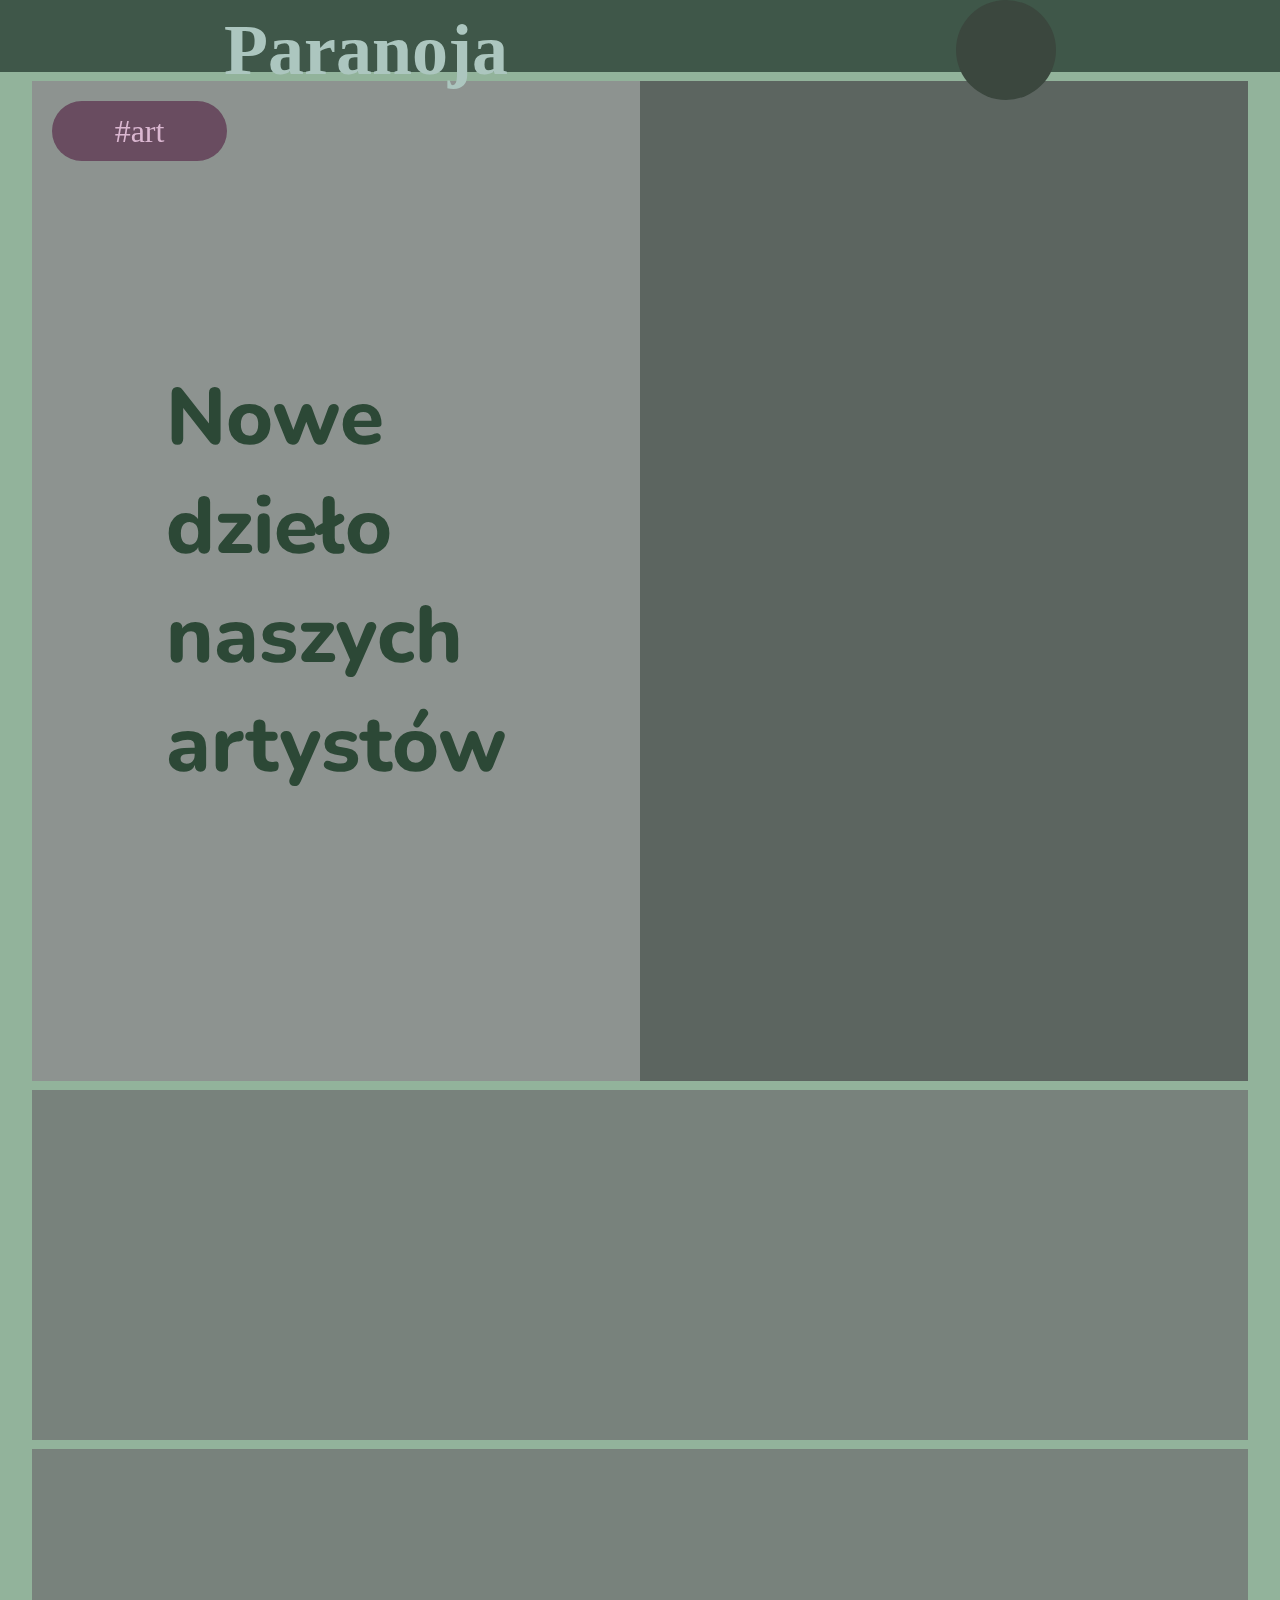
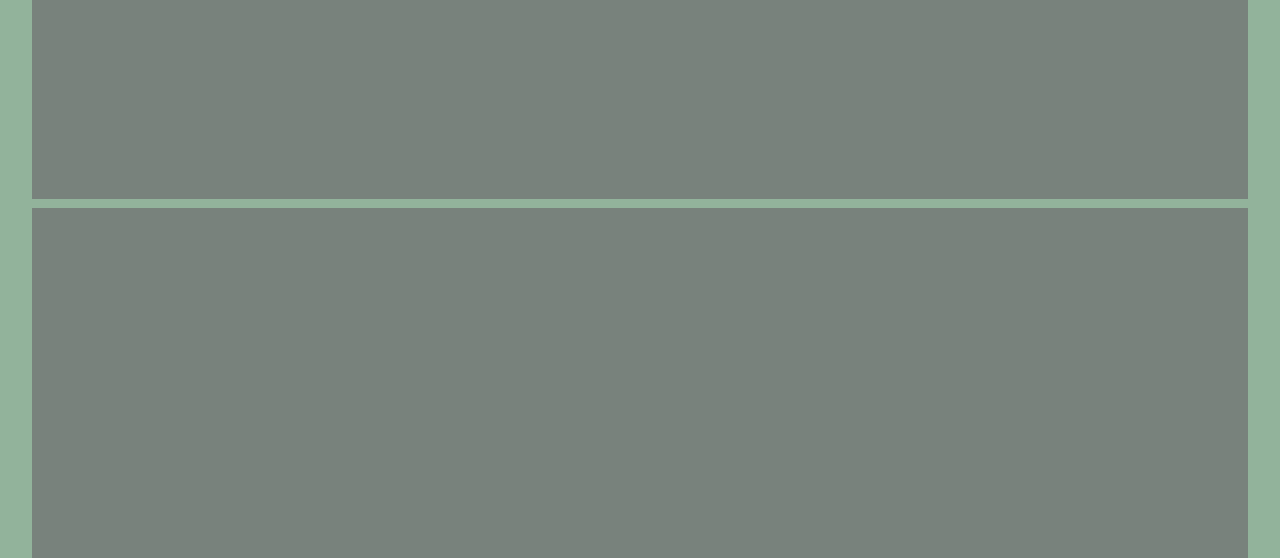
==== glowna/index.html @ cdd2c17e "Add files via upload" ====
<!DOCTYPE html>
<html lang="pl" dir="ltr">
  <head>
    <meta charset="utf-8">
    <link rel="stylesheet" href="css/mobile.min.css">
    <script src="https://ajax.googleapis.com/ajax/libs/jquery/3.3.1/jquery.min.js"></script>
  </head>
  <body>
<!--
    <div class="load">

      <div style="width:100%;height:0;padding-bottom:56%;position:relative;">
        <iframe src="https://giphy.com/embed/e1UnLP04KQpgx6c5Zt" width="100%" height="100%" style="position:absolute" frameBorder="0" class="giphy-embed" allowFullScreen></iframe>
      </div> -->

    </div>

    <div class="menu_display">

          <div class="head">
            <h1>Wybieraj rozsądnie!</h1>

          </div>

          <div class="text">

                <h2> <a href="#">Twórcy</a> </h2>
                <h2> <a href="#">Najnowsza <br> Edycja</a> </h2>
                <h2> <a href="#">Zapisz się <br> do Nas!</a> </h2>
                <h2> <a href="#">Gra</a> </h2>

          </div>


          <button class="back" id="back"> Wróć </button>

    </div>



    <header>

      <div class="menu">

          <div class="menu__bar" id="open"></div>

          <h1>Paranoja</h1>

      </div>

    </header>


    <article>

      <a class="link--a" href="../artykuly/dres/index.html">
      <div class="link link--big">

        <div class="link__tag"> #art </div>
        <div class="link__text"> Nowe <br>  dzieło <br> naszych <br> artystów</div>

      </div>
      </a>


      <a class="link--a" href="#">
      <div class="link link--middle">

      </div>
      </a>


      <a class="link--a" href="#">
      <div class="link link--middle">

      </div>
      </a>


      <a class="link--a" href="#">
      <div class="link link--middle">

      </div>
      </a>



    </article>


    <script src="script.js"></script>
    <script src="script/menu.js"></script>
  </body>
</html>
---- glowna/css/mobile.min.css ----
@import url("https://fonts.googleapis.com/css?family=Indie+Flower");@import url("https://fonts.googleapis.com/css?family=Nunito:600,700");*{margin:0;padding:0}body{background:#92b39b}a{text-decoration:none;color:black}.load{width:100%;height:100vh;background:#f4f5ec;position:fixed;z-index:30;display:flex;justify-content:center;align-items:center}.menu_display{display:none;position:fixed;width:100%;height:0vh;background:#de7d2d;background:-moz-linear-gradient(45deg, #de7d2d 0%, #ef6653 100%);background:-webkit-linear-gradient(45deg, #de7d2d 0%, #ef6653 100%);background:linear-gradient(45deg, #de7d2d 0%, #ef6653 100%);filter:progid:DXImageTransform.Microsoft.gradient( startColorstr='#de7d2d', endColorstr='#ef6653',GradientType=1 );z-index:100;grid-template:8vh 80% auto / 1fr}.menu_display .head{width:100%;height:8vh;background:#dd6140;display:flex;justify-content:center;align-items:center}.menu_display h1{font-size:4rem;color:#e3c3ab;font-family:arial}.menu_display h2{margin-top:5vh;font-size:9rem;font-family:arial}.menu_display a{color:#ffa000}.menu_display .text{grid-area:2 / 1 / 3 / 1;width:85%;justify-self:center}.menu_display .back{grid-area:3 / 1 / 4 / 1;width:300px;height:100px;margin-bottom:50px;border-radius:200px;outline:none;border:none;background:#bb2e2e;justify-self:center;font-size:3rem;font-family:monospace;align-self:flex-end;color:#e3c3ab}.menu{display:grid;position:fixed;width:100%;height:8vh;z-index:20;background:#3f5749;grid-area:1fr / 1fr 1fr 1fr}.menu__bar{grid-area:1 / 2 / 1 / 3;width:100px;height:100px;background:#3b473e;justify-self:center;align-self:center;border-radius:50px}.menu h1{grid-area:1 / 1 / 1 / 2;align-self:center;font-size:4.5rem;color:#acc6bf;justify-self:center}article{width:100%;display:flex;flex-direction:column;align-items:center}.link{width:95%;height:600px;display:grid;grid-template:25% 1fr / 1fr 1fr;justify-self:center;filter:grayscale(0.5)}.link--a{display:flex;width:100%;justify-content:center}.link--big{background:#55675d url("../img/Dres.jpg") center center no-repeat;background-size:cover;height:1000px;margin-top:9vh;display:grid;grid-template:1fr / 1fr 1fr}.link--big:after{grid-area:1 / 1 / 1 / 1;content:"";background:rgba(255,255,255,0.3);width:100%;height:1000px}.link--middle{background:#708579;height:350px;margin-top:1vh}.link__tag{grid-area:1 / 1 / 1 / 1;width:175px;height:60px;background:#7e446c;border-radius:200px;z-index:201;margin:20px;font-size:2rem;color:#f5aee2;display:grid;justify-content:center;align-items:center}.link__text{grid-area:1 / 1 / 1 / 1;font-size:5rem;font-family:'Nunito', sans-serif;font-weight:800;justify-self:center;align-self:center;z-index:200;color:#184f2b}.link__header{grid-area:1 / 1 / 3 / 2;z-index:10;background:rgba(0,0,0,0.5);display:flex;justify-content:center;align-items:center;text-align:center}.link__header h2{font-size:3rem;color:#e0e0e0;font-family:serif}.link__photo{grid-area:1 / 1 / 3 / 3;filter:grayscale(1);transition:1s}
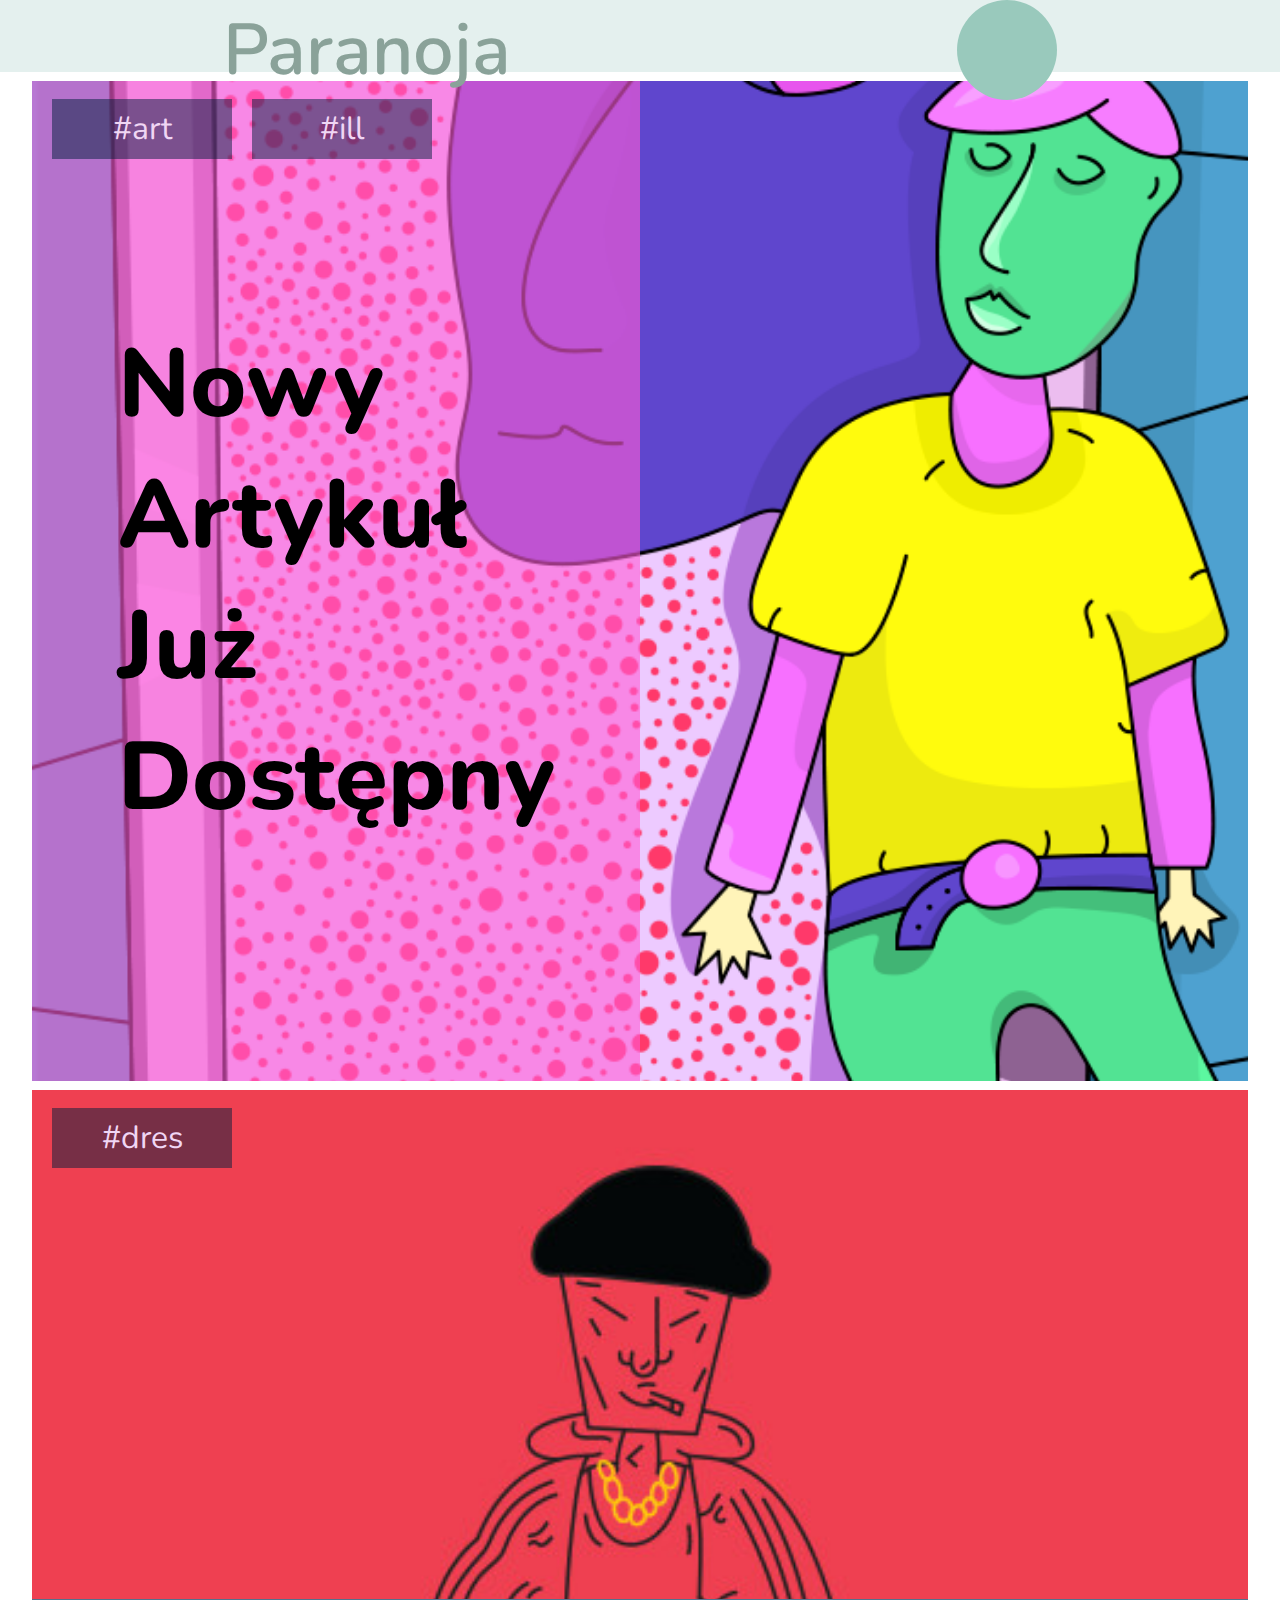
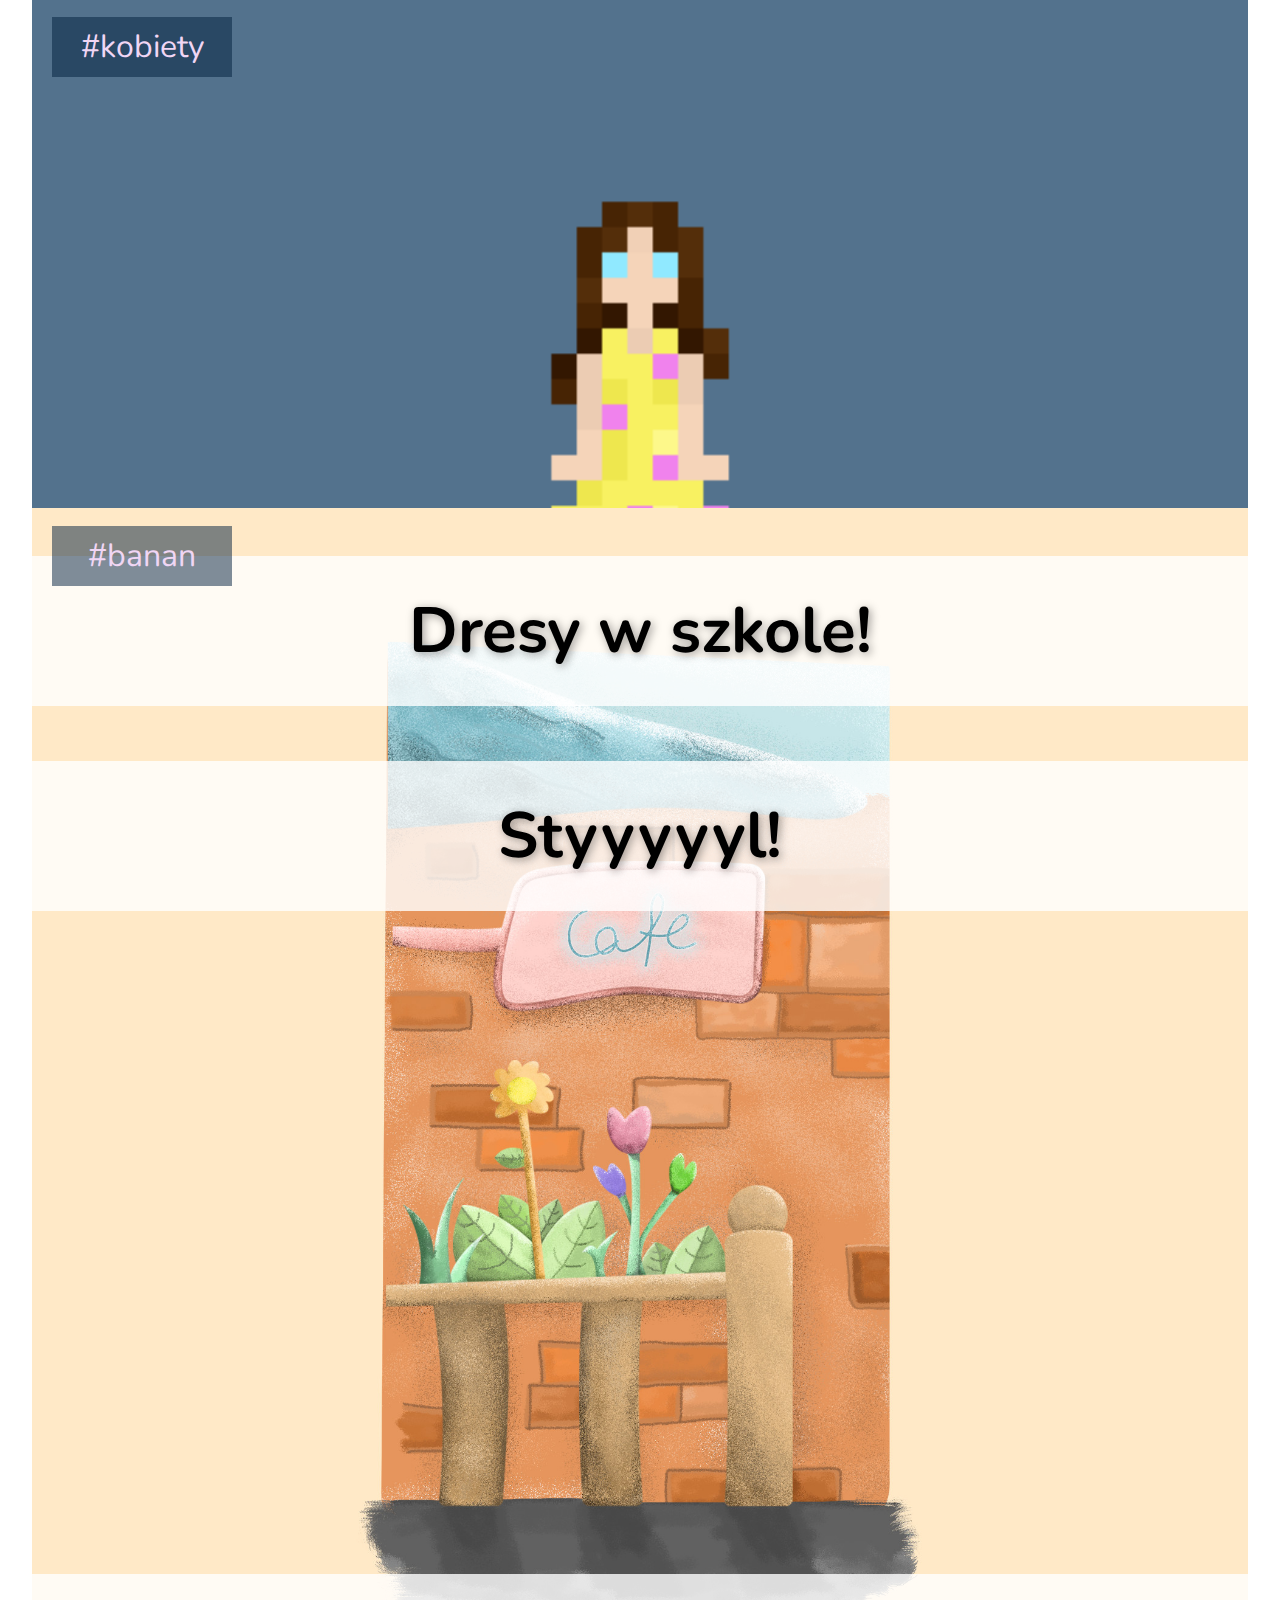
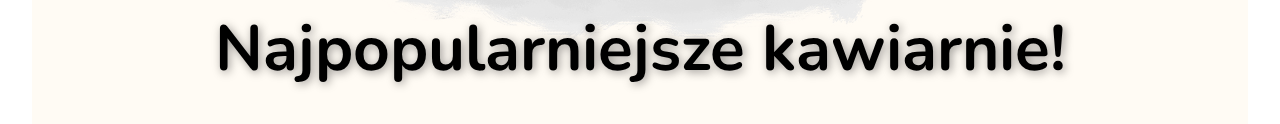
==== commit 3c1f7600: "Add files via upload" ====
--- a/glowna/index.html
+++ b/glowna/index.html
@@ -17,22 +17,21 @@
 
     <div class="menu_display">
 
-          <div class="head">
-            <h1>Wybieraj rozsądnie!</h1>
+            <div class="head">
 
-          </div>
+            </div>
 
-          <div class="text">
+            <div class="text">
 
-                <h2> <a href="#">Twórcy</a> </h2>
-                <h2> <a href="#">Najnowsza <br> Edycja</a> </h2>
-                <h2> <a href="#">Zapisz się <br> do Nas!</a> </h2>
-                <h2> <a href="#">Gra</a> </h2>
+                  <h2> <a href="#">Twórcy</a> </h2>
+                  <h2> <a href="#">Najnowsza <br> Edycja</a> </h2>
+                  <h2> <a href="#">Zapisz się <br> do Nas!</a> </h2>
+                  <h2> <a href="#">Gra</a> </h2>
 
-          </div>
+            </div>
 
 
-          <button class="back" id="back"> Wróć </button>
+            <button class="back" id="back"> Wróć </button>
 
     </div>
 
@@ -40,24 +39,30 @@
 
     <header>
 
-      <div class="menu">
+          <div class="menu">
 
-          <div class="menu__bar" id="open"></div>
+              <div class="menu__bar" id="open"></div>
 
-          <h1>Paranoja</h1>
+              <h1>Paranoja</h1>
 
-      </div>
+          </div>
 
     </header>
 
 
     <article>
 
-      <a class="link--a" href="../artykuly/dres/index.html">
+      <a class="link--a" href="../artykuly/art.1/index.html">
       <div class="link link--big">
 
-        <div class="link__tag"> #art </div>
-        <div class="link__text"> Nowe <br>  dzieło <br> naszych <br> artystów</div>
+            <div class="link__tag">
+
+                  <button class="link__tag--small"> #art </button>
+                  <button class="link__tag--small"> #ill </button>
+
+            </div>
+
+        <div class="link__text"> Nowy <br>  Artykuł <br> Już <br> Dostępny</div>
 
       </div>
       </a>
@@ -66,22 +71,54 @@
       <a class="link--a" href="#">
       <div class="link link--middle">
 
+          <div class="link__tag">
+
+            <button class="link__tag--small"> #dres </button>
+
+          </div>
+
+          <img src="../img/Dres.jpg" alt="">
+          <div class="link--middle-text">
+              <h3>Dresy w szkole!</h3>
+          </div>
+
       </div>
       </a>
-
 
       <a class="link--a" href="#">
       <div class="link link--middle">
 
+        <div class="link__tag">
+
+          <button class="link__tag--small"> #kobiety </button>
+
+        </div>
+
+          <img src="../img/girl.png" alt="">
+          <div class="link--middle-text">
+              <h3>Styyyyyl!</h3>
+          </div>
+
       </div>
       </a>
-
 
       <a class="link--a" href="#">
       <div class="link link--middle">
 
+        <div class="link__tag">
+
+          <button class="link__tag--small"> #banan </button>
+
+        </div>
+
+          <img src="../img/cafe.jpg" alt="">
+          <div class="link--middle-text">
+              <h3>Najpopularniejsze kawiarnie!</h3>
+          </div>
+
       </div>
       </a>
+
 
 
 
@@ -89,6 +126,6 @@
 
 
     <script src="script.js"></script>
-    <script src="script/menu.js"></script>
+    <script src="../script/menu.js"></script>
   </body>
 </html>
--- a/glowna/css/mobile.min.css
+++ b/glowna/css/mobile.min.css
@@ -1 +1 @@
-@import url("https://fonts.googleapis.com/css?family=Indie+Flower");@import url("https://fonts.googleapis.com/css?family=Nunito:600,700");*{margin:0;padding:0}body{background:#92b39b}a{text-decoration:none;color:black}.load{width:100%;height:100vh;background:#f4f5ec;position:fixed;z-index:30;display:flex;justify-content:center;align-items:center}.menu_display{display:none;position:fixed;width:100%;height:0vh;background:#de7d2d;background:-moz-linear-gradient(45deg, #de7d2d 0%, #ef6653 100%);background:-webkit-linear-gradient(45deg, #de7d2d 0%, #ef6653 100%);background:linear-gradient(45deg, #de7d2d 0%, #ef6653 100%);filter:progid:DXImageTransform.Microsoft.gradient( startColorstr='#de7d2d', endColorstr='#ef6653',GradientType=1 );z-index:100;grid-template:8vh 80% auto / 1fr}.menu_display .head{width:100%;height:8vh;background:#dd6140;display:flex;justify-content:center;align-items:center}.menu_display h1{font-size:4rem;color:#e3c3ab;font-family:arial}.menu_display h2{margin-top:5vh;font-size:9rem;font-family:arial}.menu_display a{color:#ffa000}.menu_display .text{grid-area:2 / 1 / 3 / 1;width:85%;justify-self:center}.menu_display .back{grid-area:3 / 1 / 4 / 1;width:300px;height:100px;margin-bottom:50px;border-radius:200px;outline:none;border:none;background:#bb2e2e;justify-self:center;font-size:3rem;font-family:monospace;align-self:flex-end;color:#e3c3ab}.menu{display:grid;position:fixed;width:100%;height:8vh;z-index:20;background:#3f5749;grid-area:1fr / 1fr 1fr 1fr}.menu__bar{grid-area:1 / 2 / 1 / 3;width:100px;height:100px;background:#3b473e;justify-self:center;align-self:center;border-radius:50px}.menu h1{grid-area:1 / 1 / 1 / 2;align-self:center;font-size:4.5rem;color:#acc6bf;justify-self:center}article{width:100%;display:flex;flex-direction:column;align-items:center}.link{width:95%;height:600px;display:grid;grid-template:25% 1fr / 1fr 1fr;justify-self:center;filter:grayscale(0.5)}.link--a{display:flex;width:100%;justify-content:center}.link--big{background:#55675d url("../img/Dres.jpg") center center no-repeat;background-size:cover;height:1000px;margin-top:9vh;display:grid;grid-template:1fr / 1fr 1fr}.link--big:after{grid-area:1 / 1 / 1 / 1;content:"";background:rgba(255,255,255,0.3);width:100%;height:1000px}.link--middle{background:#708579;height:350px;margin-top:1vh}.link__tag{grid-area:1 / 1 / 1 / 1;width:175px;height:60px;background:#7e446c;border-radius:200px;z-index:201;margin:20px;font-size:2rem;color:#f5aee2;display:grid;justify-content:center;align-items:center}.link__text{grid-area:1 / 1 / 1 / 1;font-size:5rem;font-family:'Nunito', sans-serif;font-weight:800;justify-self:center;align-self:center;z-index:200;color:#184f2b}.link__header{grid-area:1 / 1 / 3 / 2;z-index:10;background:rgba(0,0,0,0.5);display:flex;justify-content:center;align-items:center;text-align:center}.link__header h2{font-size:3rem;color:#e0e0e0;font-family:serif}.link__photo{grid-area:1 / 1 / 3 / 3;filter:grayscale(1);transition:1s}
+@import url("https://fonts.googleapis.com/css?family=Nunito:600,700");.menu_display{display:none;position:fixed;width:100%;height:0vh;background:#de7d2d;background:-moz-linear-gradient(45deg, #de7d2d 0%, #ef6653 100%);background:-webkit-linear-gradient(45deg, #de7d2d 0%, #ef6653 100%);background:linear-gradient(45deg, #de7d2d 0%, #ef6653 100%);filter:progid:DXImageTransform.Microsoft.gradient( startColorstr='#de7d2d', endColorstr='#ef6653',GradientType=1 );z-index:10;grid-template:8vh 80% auto / 1fr}.menu_display .head{width:100%;height:8vh;background:#dd6140;display:flex;justify-content:center;align-items:center}.menu_display h1{font-size:4rem;color:#e3c3ab;font-family:arial}.menu_display h2{margin-top:5vh;font-size:9rem;font-family:arial}.menu_display a{color:#ffa000}.menu_display .text{grid-area:2 / 1 / 3 / 1;width:85%;justify-self:center}.menu_display .back{grid-area:3 / 1 / 4 / 1;width:300px;height:100px;margin-bottom:50px;border-radius:200px;outline:none;border:none;background:#bb2e2e;justify-self:center;font-size:3rem;font-family:monospace;align-self:flex-end;color:#e3c3ab}.menu{display:grid;position:fixed;width:100%;height:8vh;z-index:9;background:#e4f0ee;grid-area:1fr / 1fr 1fr 1fr}.menu__bar{grid-area:1 / 2 / 1 / 3;width:100px;height:100px;background:#99c9bc;justify-self:center;align-self:center;border-radius:50px}.menu h1{grid-area:1 / 1 / 1 / 2;align-self:center;font-family:'Nunito', sans-serif;font-weight:600;font-size:4.5rem;color:#8aa299;text-shadow:inset 0px 0px 5px rgba(0,0,0,0.4);justify-self:center}*{margin:0;padding:0}body{background:#fff}a{text-decoration:none;color:black}.load{width:100%;height:100vh;background:#f4f5ec;position:fixed;z-index:11;display:flex;justify-content:center;align-items:center}article{width:100%;display:flex;flex-direction:column;align-items:center}.link{width:95%;height:600px;display:grid;grid-template:25% 1fr / 1fr 1fr;justify-self:center}.link--a{display:flex;width:100%;justify-content:center}.link--big{background:#55675d url("../../img/oparty.png") center center no-repeat;background-size:150%;height:1000px;margin-top:9vh;display:grid;grid-template:1fr / 1fr 1fr}.link--big:after{grid-area:1 / 1 / 1 / 1;content:"";z-index:7;background:rgba(255,91,214,0.6);width:100%;height:1000px}.link--middle{background:#e5edec;height:500px;margin-top:1vh;display:grid;grid-template:1fr / 1fr}.link--middle-text{grid-area:1 / 1 / 1 / 1;content:"";z-index:7;width:100%;height:150px;background:rgba(255,255,255,0.8);align-self:flex-end;display:flex;justify-content:center;align-items:center;text-shadow:2px 2px 10px rgba(0,0,0,0.4)}.link h3{font-family:'Nunito', sans-serif;font-size:4rem}.link img{grid-area:1 / 1 / 1 / 1;width:100%;height:100%;object-fit:cover}.link__tag{grid-area:1 / 1 / 1 / 1;display:flex;flex-direction:row;z-index:8;height:75px;margin:10px;align-items:center}.link__tag--small{border:0;outline:none;width:180px;height:60px;margin:10px;background:rgba(0,29,59,0.5);color:#f0d6f4;font-size:2rem;font-family:'Nunito', sans-serif}.link__text{grid-area:1 / 1 / 1 / 1;font-size:6rem;font-family:'Nunito', sans-serif;font-weight:800;justify-self:center;align-self:center;z-index:8;color:#000}.link__header{grid-area:1 / 1 / 3 / 2;z-index:10;background:rgba(0,0,0,0.5);display:flex;justify-content:center;align-items:center;text-align:center}.link__header h2{font-size:3rem;color:#e0e0e0;font-family:serif}.link__photo{grid-area:1 / 1 / 3 / 3;filter:grayscale(1);transition:1s}
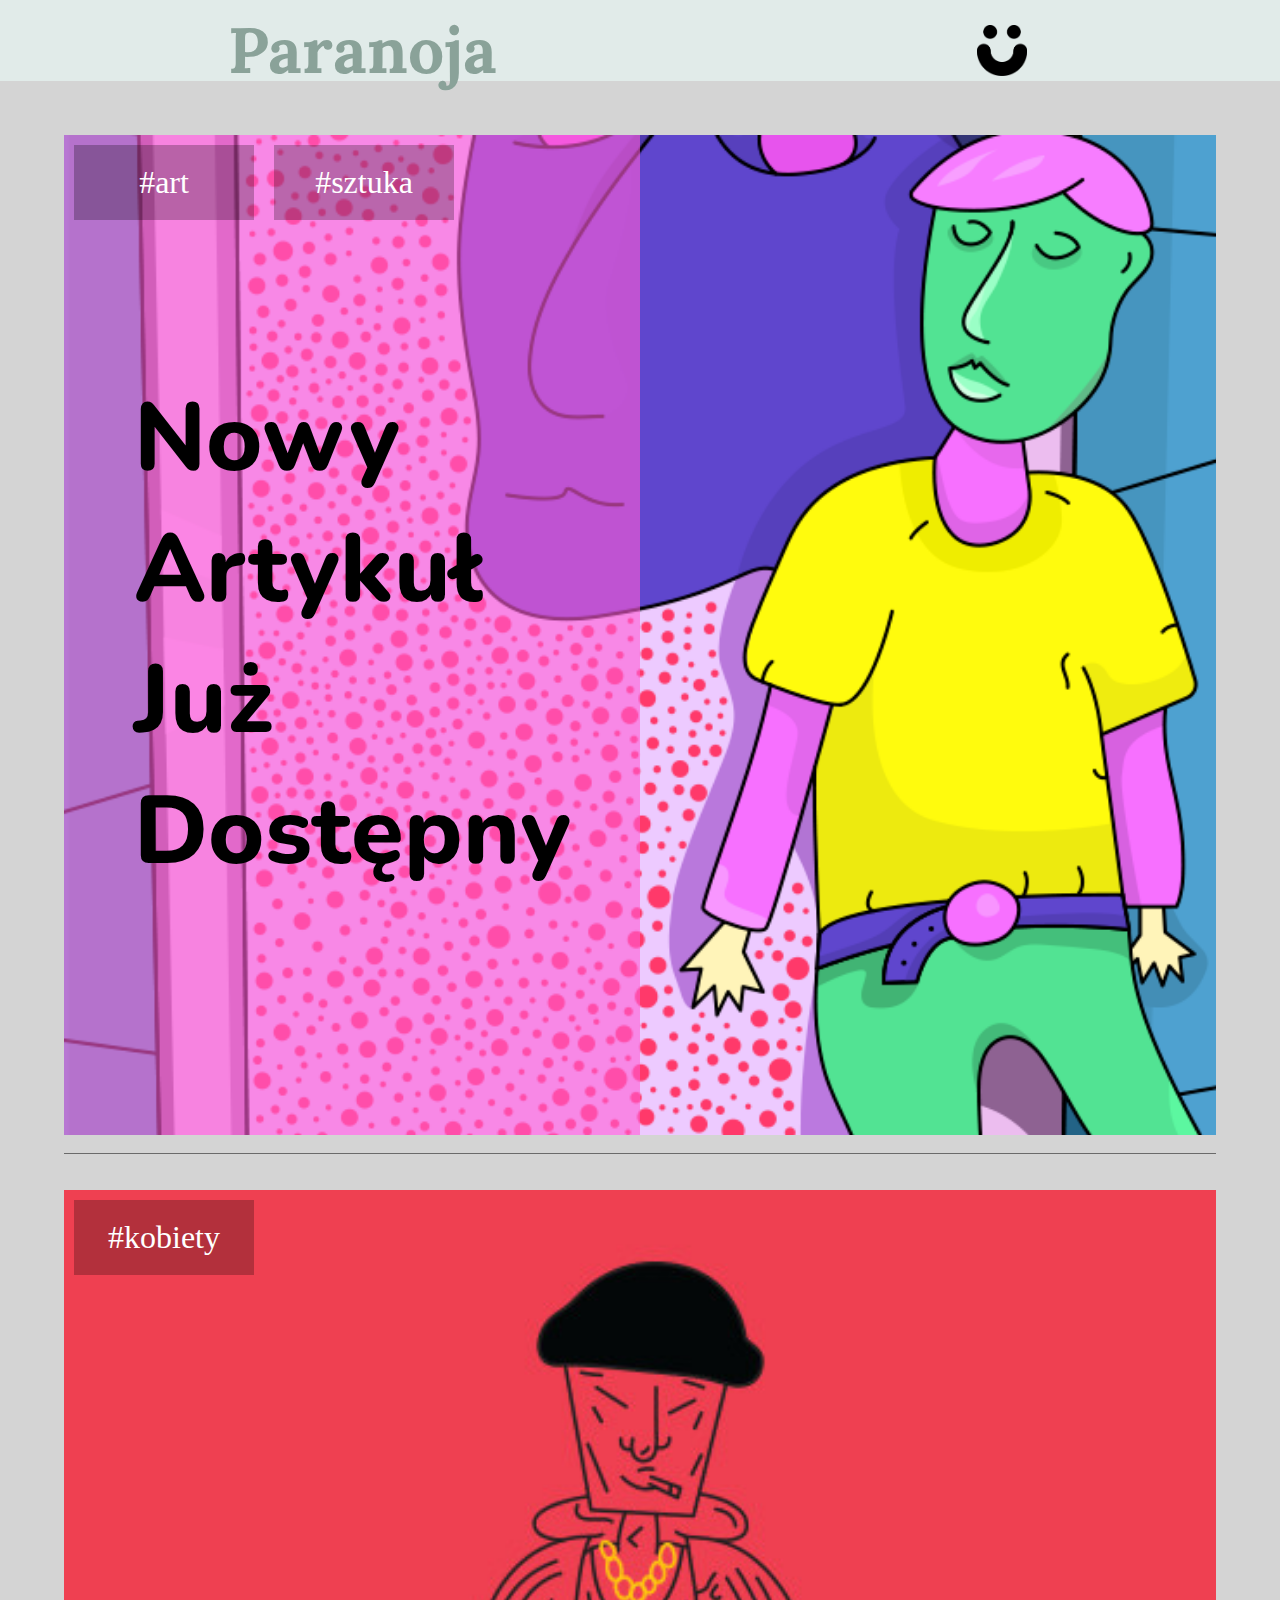
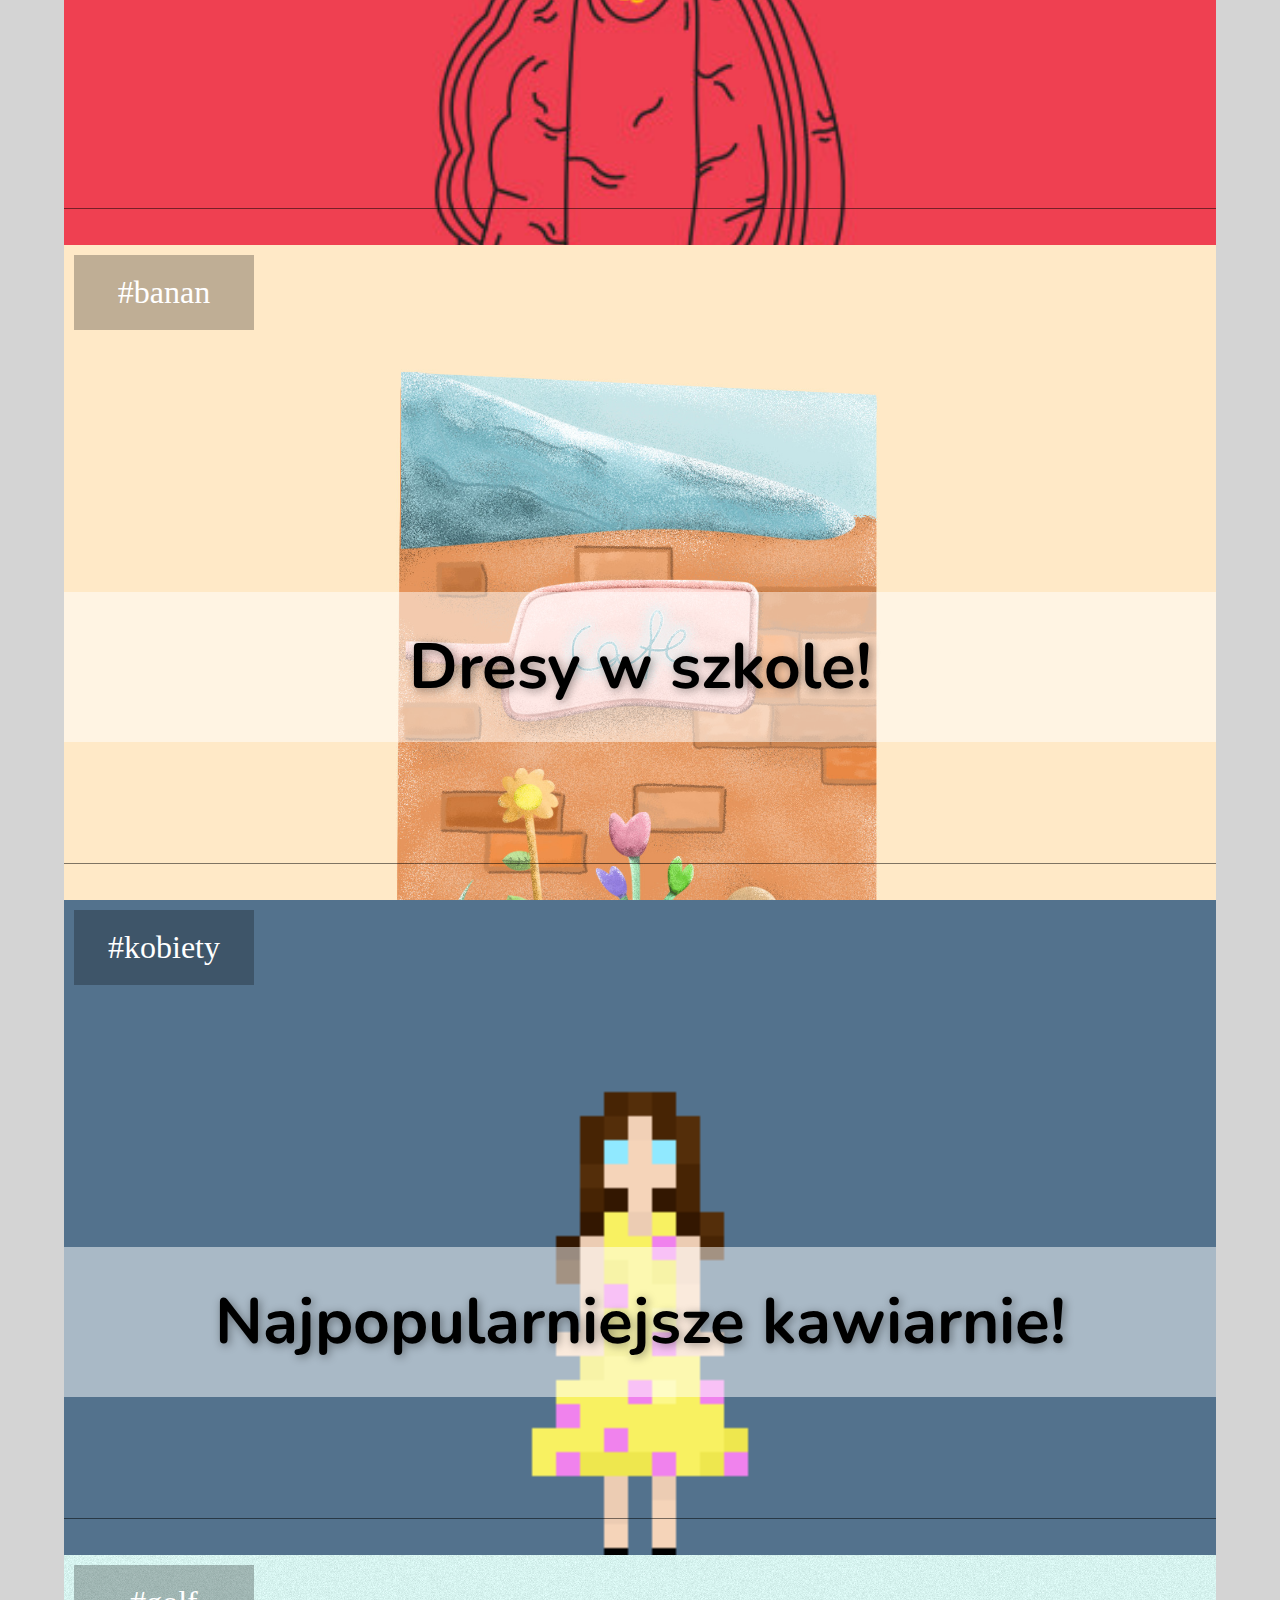
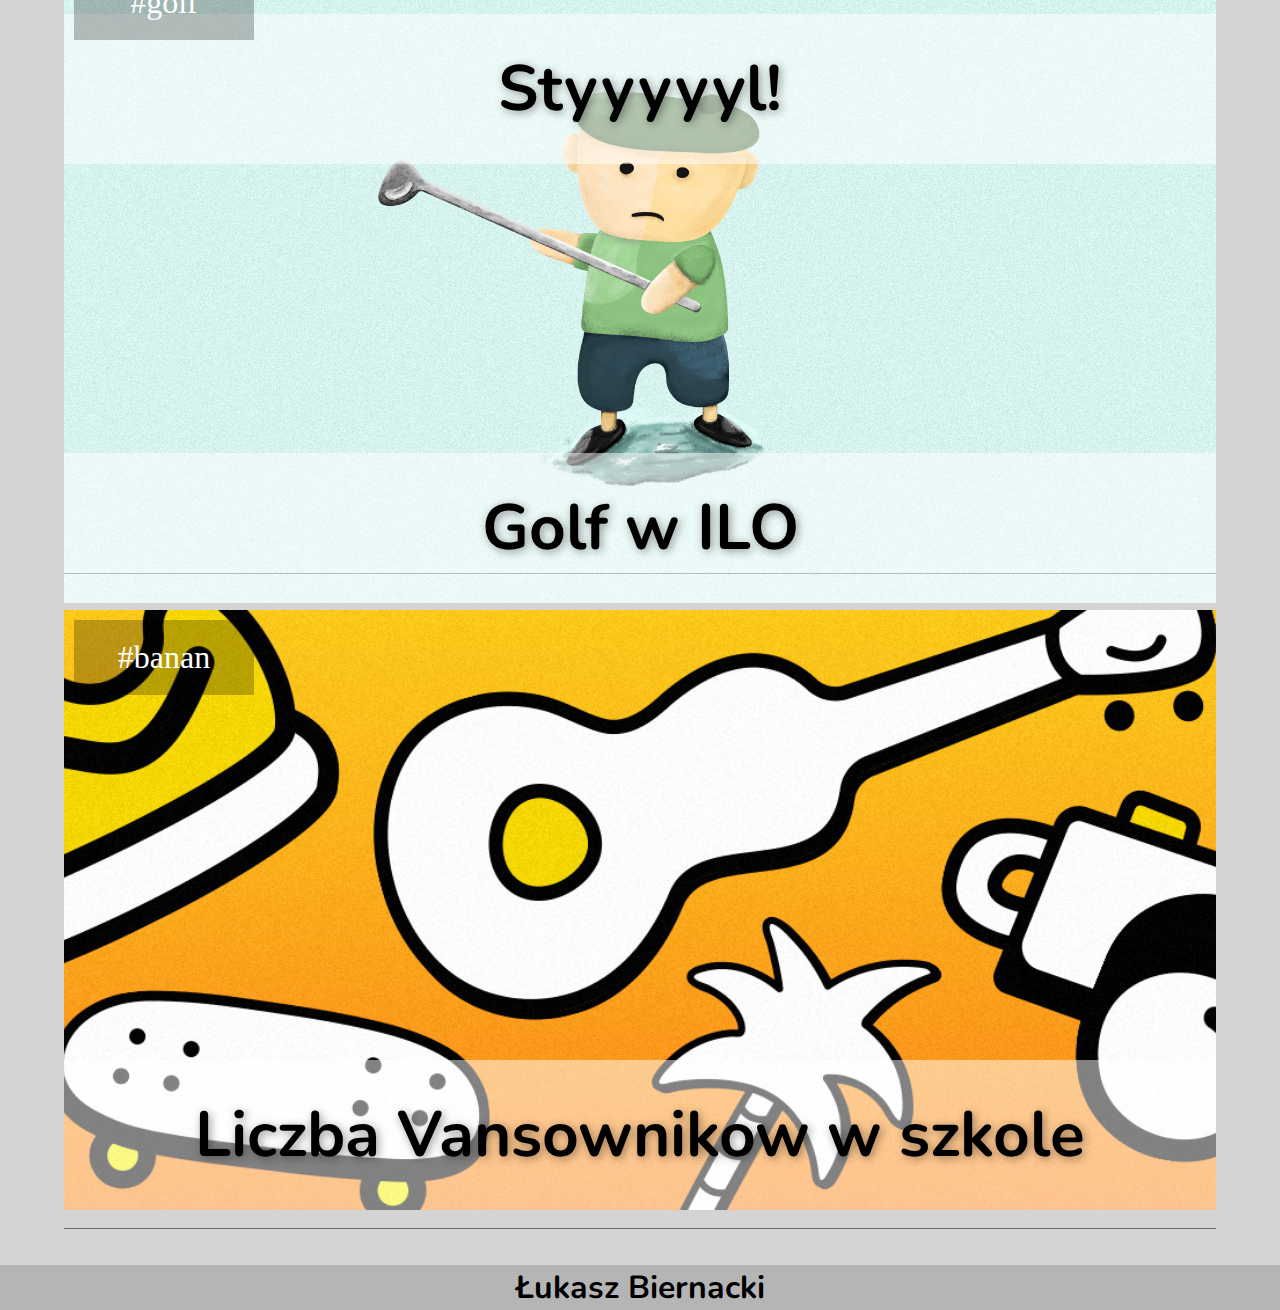
==== commit cd95b646: "Add files via upload" ====
--- a/glowna/index.html
+++ b/glowna/index.html
@@ -3,6 +3,7 @@
   <head>
     <meta charset="utf-8">
     <link rel="stylesheet" href="css/mobile.min.css">
+    <link rel="stylesheet" href="../css/menu.min.css">
     <script src="https://ajax.googleapis.com/ajax/libs/jquery/3.3.1/jquery.min.js"></script>
   </head>
   <body>
@@ -18,6 +19,11 @@
     <div class="menu_display">
 
             <div class="head">
+
+                <div class="motyw">
+                    <div class="circle" id="circle"></div>
+
+                </div>
 
             </div>
 
@@ -53,44 +59,71 @@
     <article>
 
       <a class="link--a" href="../artykuly/art.1/index.html">
-      <div class="link link--big">
+
+        <div class="link link--big">
+
+              <div class="link__tag">
+
+                <div class="link__tag--small"> #art </div>
+                <div class="link__tag--small"> #sztuka </div>
+
+              </div>
+
+          <div class="link__text"> Nowy <br>  Artykuł <br> Już <br> Dostępny</div>
+
+        </div>
+
+      </a>
+
+      <hr>
+
+
+      <a class="link--a" href="#">
+
+        <div class="link link--middle">
 
             <div class="link__tag">
-
-                  <button class="link__tag--small"> #art </button>
-                  <button class="link__tag--small"> #ill </button>
+                <div class="link__tag--small"> #kobiety </div>
 
             </div>
 
-        <div class="link__text"> Nowy <br>  Artykuł <br> Już <br> Dostępny</div>
+            <img src="../img/Dres.jpg" alt="">
+            <div class="link--middle-text">
+                <h3>Dresy w szkole!</h3>
+            </div>
 
-      </div>
+        </div>
+
       </a>
 
+      <hr>
 
-      <a class="link--a" href="#">
-      <div class="link link--middle">
-
-          <div class="link__tag">
-
-            <button class="link__tag--small"> #dres </button>
-
-          </div>
-
-          <img src="../img/Dres.jpg" alt="">
-          <div class="link--middle-text">
-              <h3>Dresy w szkole!</h3>
-          </div>
-
-      </div>
-      </a>
 
       <a class="link--a" href="#">
       <div class="link link--middle">
 
         <div class="link__tag">
 
-          <button class="link__tag--small"> #kobiety </button>
+          <div class="link__tag--small"> #banan </div>
+
+        </div>
+
+          <img src="../img/cafe.jpg" alt="">
+          <div class="link--middle-text">
+              <h3>Najpopularniejsze kawiarnie!</h3>
+          </div>
+
+      </div>
+      </a>
+
+      <hr>
+
+      <a class="link--a" href="#">
+      <div class="link link--middle">
+
+        <div class="link__tag">
+
+          <div class="link__tag--small"> #kobiety </div>
 
         </div>
 
@@ -102,27 +135,53 @@
       </div>
       </a>
 
+      <hr>
+
       <a class="link--a" href="#">
       <div class="link link--middle">
 
         <div class="link__tag">
 
-          <button class="link__tag--small"> #banan </button>
+          <div class="link__tag--small"> #golf </div>
 
         </div>
 
-          <img src="../img/cafe.jpg" alt="">
+          <img src="../img/golf.jpg" alt="">
           <div class="link--middle-text">
-              <h3>Najpopularniejsze kawiarnie!</h3>
+              <h3>Golf w ILO</h3>
           </div>
 
       </div>
       </a>
 
+      <hr>
 
+      <a class="link--a" href="#">
+      <div class="link link--middle">
 
+        <div class="link__tag">
+
+          <div class="link__tag--small"> #banan </div>
+
+        </div>
+
+          <img src="../img/vans.jpg" alt="">
+          <div class="link--middle-text">
+              <h3>Liczba Vansownikow w szkole</h3>
+          </div>
+
+      </div>
+      </a>
+
+      <hr>
 
     </article>
+
+    <footer>
+
+        <h2>Łukasz Biernacki</h2>
+
+    </footer>
 
 
     <script src="script.js"></script>
--- a/glowna/css/mobile.min.css
+++ b/glowna/css/mobile.min.css
@@ -1 +1 @@
-@import url("https://fonts.googleapis.com/css?family=Nunito:600,700");.menu_display{display:none;position:fixed;width:100%;height:0vh;background:#de7d2d;background:-moz-linear-gradient(45deg, #de7d2d 0%, #ef6653 100%);background:-webkit-linear-gradient(45deg, #de7d2d 0%, #ef6653 100%);background:linear-gradient(45deg, #de7d2d 0%, #ef6653 100%);filter:progid:DXImageTransform.Microsoft.gradient( startColorstr='#de7d2d', endColorstr='#ef6653',GradientType=1 );z-index:10;grid-template:8vh 80% auto / 1fr}.menu_display .head{width:100%;height:8vh;background:#dd6140;display:flex;justify-content:center;align-items:center}.menu_display h1{font-size:4rem;color:#e3c3ab;font-family:arial}.menu_display h2{margin-top:5vh;font-size:9rem;font-family:arial}.menu_display a{color:#ffa000}.menu_display .text{grid-area:2 / 1 / 3 / 1;width:85%;justify-self:center}.menu_display .back{grid-area:3 / 1 / 4 / 1;width:300px;height:100px;margin-bottom:50px;border-radius:200px;outline:none;border:none;background:#bb2e2e;justify-self:center;font-size:3rem;font-family:monospace;align-self:flex-end;color:#e3c3ab}.menu{display:grid;position:fixed;width:100%;height:8vh;z-index:9;background:#e4f0ee;grid-area:1fr / 1fr 1fr 1fr}.menu__bar{grid-area:1 / 2 / 1 / 3;width:100px;height:100px;background:#99c9bc;justify-self:center;align-self:center;border-radius:50px}.menu h1{grid-area:1 / 1 / 1 / 2;align-self:center;font-family:'Nunito', sans-serif;font-weight:600;font-size:4.5rem;color:#8aa299;text-shadow:inset 0px 0px 5px rgba(0,0,0,0.4);justify-self:center}*{margin:0;padding:0}body{background:#fff}a{text-decoration:none;color:black}.load{width:100%;height:100vh;background:#f4f5ec;position:fixed;z-index:11;display:flex;justify-content:center;align-items:center}article{width:100%;display:flex;flex-direction:column;align-items:center}.link{width:95%;height:600px;display:grid;grid-template:25% 1fr / 1fr 1fr;justify-self:center}.link--a{display:flex;width:100%;justify-content:center}.link--big{background:#55675d url("../../img/oparty.png") center center no-repeat;background-size:150%;height:1000px;margin-top:9vh;display:grid;grid-template:1fr / 1fr 1fr}.link--big:after{grid-area:1 / 1 / 1 / 1;content:"";z-index:7;background:rgba(255,91,214,0.6);width:100%;height:1000px}.link--middle{background:#e5edec;height:500px;margin-top:1vh;display:grid;grid-template:1fr / 1fr}.link--middle-text{grid-area:1 / 1 / 1 / 1;content:"";z-index:7;width:100%;height:150px;background:rgba(255,255,255,0.8);align-self:flex-end;display:flex;justify-content:center;align-items:center;text-shadow:2px 2px 10px rgba(0,0,0,0.4)}.link h3{font-family:'Nunito', sans-serif;font-size:4rem}.link img{grid-area:1 / 1 / 1 / 1;width:100%;height:100%;object-fit:cover}.link__tag{grid-area:1 / 1 / 1 / 1;display:flex;flex-direction:row;z-index:8;height:75px;margin:10px;align-items:center}.link__tag--small{border:0;outline:none;width:180px;height:60px;margin:10px;background:rgba(0,29,59,0.5);color:#f0d6f4;font-size:2rem;font-family:'Nunito', sans-serif}.link__text{grid-area:1 / 1 / 1 / 1;font-size:6rem;font-family:'Nunito', sans-serif;font-weight:800;justify-self:center;align-self:center;z-index:8;color:#000}.link__header{grid-area:1 / 1 / 3 / 2;z-index:10;background:rgba(0,0,0,0.5);display:flex;justify-content:center;align-items:center;text-align:center}.link__header h2{font-size:3rem;color:#e0e0e0;font-family:serif}.link__photo{grid-area:1 / 1 / 3 / 3;filter:grayscale(1);transition:1s}
+@import url("https://fonts.googleapis.com/css?family=Nunito:600,700");@import url("https://fonts.googleapis.com/css?family=Lora");.menu_display{display:none;position:fixed;width:100%;height:0vh;background:#de7d2d;background:-moz-linear-gradient(45deg, #de7d2d 0%, #ef6653 100%);background:-webkit-linear-gradient(45deg, #de7d2d 0%, #ef6653 100%);background:linear-gradient(45deg, #de7d2d 0%, #ef6653 100%);filter:progid:DXImageTransform.Microsoft.gradient( startColorstr='#de7d2d', endColorstr='#ef6653',GradientType=1 );z-index:10;grid-template:8vh 80% auto / 1fr}.menu_display .head{width:100%;height:8vh;background:#dd6140;display:flex;justify-content:center;align-items:center}.menu_display h1{font-size:4rem;color:#e3c3ab;font-family:arial}.menu_display h2{margin-top:5vh;font-size:9rem;font-family:arial}.menu_display a{color:#ffa000}.menu_display .text{grid-area:2 / 1 / 3 / 1;width:85%;justify-self:center}.menu_display .back{grid-area:3 / 1 / 4 / 1;width:300px;height:100px;margin-bottom:50px;border-radius:200px;outline:none;border:none;background:#bb2e2e;justify-self:center;font-size:3rem;font-family:monospace;align-self:flex-end;color:#e3c3ab}.menu_display .motyw{width:200px;height:75px;background:#a6462d;border-radius:100px;display:flex;align-items:center;box-shadow:inset 0 0 20px rgba(0,0,0,0.5)}.menu_display .circle{margin-left:10px;width:55px;height:55px;background:#ffa24b;border-radius:100px;transition:300ms}.menu{display:grid;position:fixed;width:100%;height:9vh;z-index:9;background:#e1ebe9;grid-area:1fr / 80% 20%}.menu__bar{grid-area:1 / 2 / 1 / 3;width:100px;height:100px;background:url("../img/usmiech.png") center center no-repeat;background-size:50px;justify-self:center;align-self:center}.menu h1{grid-area:1 / 1 / 1 / 2;font-family:'Lora', serif;font-size:4rem;color:#8aa299;text-shadow:inset 0px 0px 5px rgba(0,0,0,0.4);justify-self:center;align-self:center}*{margin:0;padding:0}body{background:#d4d4d4}a{text-decoration:none;color:black}.load{width:100%;height:100vh;background:#f4f5ec;position:fixed;z-index:11;display:flex;justify-content:center;align-items:center}article{width:100%;display:flex;flex-direction:column;align-items:center}hr{width:90%;height:1px;background:rgba(0,0,0,0.5);margin-top:2vh;border:0}.link{width:90%;height:600px;display:grid;grid-template:25% 1fr / 1fr 1fr;justify-self:center}.link--a{display:flex;width:100%;height:100%;justify-content:center}.link--big{background:#55675d url("../../img/oparty.png") center center no-repeat;background-size:150%;height:1000px;margin-top:15vh;display:grid;grid-template:1fr / 1fr 1fr}.link--big:after{grid-area:1 / 1 / 1 / 1;content:"";z-index:7;background:rgba(255,91,214,0.6);width:100%;height:1000px}.link--middle{background:#e5edec;height:600px;margin-top:4vh;display:grid;grid-template:1fr / 1fr}.link--middle-text{grid-area:1 / 1 / 1 / 1;content:"";z-index:7;width:100%;height:150px;background:rgba(255,255,255,0.5);align-self:flex-end;display:flex;justify-content:center;align-items:center;text-shadow:2px 2px 10px rgba(0,0,0,0.4)}.link h3{font-family:'Nunito', sans-serif;font-size:4rem}.link img{grid-area:1 / 1 / 1 / 1;width:100%;height:100%;object-fit:cover}.link__tag{grid-area:1 / 1 / 1 / 1;display:flex;flex-direction:row;z-index:8;width:100%;height:75px}.link__tag--small{margin:10px;width:180px;height:100%;background:rgba(0,0,0,0.25);color:white;font-size:2rem;display:flex;justify-content:center;align-items:center}.link__text{grid-area:1 / 1 / 1 / 1;font-size:6rem;font-family:'Nunito', sans-serif;font-weight:800;justify-self:center;align-self:center;z-index:8;color:#000}.link__header{grid-area:1 / 1 / 3 / 2;z-index:10;background:rgba(0,0,0,0.5);display:flex;justify-content:center;align-items:center;text-align:center}.link__header h2{font-size:3rem;color:#e0e0e0;font-family:serif}.link__photo{grid-area:1 / 1 / 3 / 3;filter:grayscale(1);transition:1s}footer{width:100%;height:5vh;background:#b5b5b5;margin-top:4vh;display:flex;justify-content:center;align-items:center}footer h2{font-size:2rem;font-family:'Nunito', sans-serif}
--- a/css/menu.min.css
+++ b/css/menu.min.css
@@ -0,0 +1 @@
+@import url("https://fonts.googleapis.com/css?family=Lora");.menu_display{display:none;position:fixed;width:100%;height:0vh;background:#de7d2d;background:-moz-linear-gradient(45deg, #de7d2d 0%, #ef6653 100%);background:-webkit-linear-gradient(45deg, #de7d2d 0%, #ef6653 100%);background:linear-gradient(45deg, #de7d2d 0%, #ef6653 100%);filter:progid:DXImageTransform.Microsoft.gradient( startColorstr='#de7d2d', endColorstr='#ef6653',GradientType=1 );z-index:10;grid-template:8vh 80% auto / 1fr}.menu_display .head{width:100%;height:8vh;background:#dd6140;display:flex;justify-content:center;align-items:center}.menu_display h1{font-size:4rem;color:#e3c3ab;font-family:arial}.menu_display h2{margin-top:5vh;font-size:9rem;font-family:arial}.menu_display a{color:#ffa000}.menu_display .text{grid-area:2 / 1 / 3 / 1;width:85%;justify-self:center}.menu_display .back{grid-area:3 / 1 / 4 / 1;width:300px;height:100px;margin-bottom:50px;border-radius:200px;outline:none;border:none;background:#bb2e2e;justify-self:center;font-size:3rem;font-family:monospace;align-self:flex-end;color:#e3c3ab}.menu_display .motyw{width:200px;height:75px;background:#a6462d;border-radius:100px;display:flex;align-items:center;box-shadow:inset 0 0 20px rgba(0,0,0,0.5)}.menu_display .circle{margin-left:10px;width:55px;height:55px;background:#ffa24b;border-radius:100px;transition:300ms}.menu{display:grid;position:fixed;width:100%;height:9vh;z-index:9;background:#e1ebe9;grid-area:1fr / 80% 20%}.menu__bar{grid-area:1 / 2 / 1 / 3;width:100px;height:100px;background:url("../img/usmiech.png") center center no-repeat;background-size:50px;justify-self:center;align-self:center}.menu h1{grid-area:1 / 1 / 1 / 2;font-family:'Lora', serif;font-size:4rem;color:#8aa299;text-shadow:inset 0px 0px 5px rgba(0,0,0,0.4);justify-self:center;align-self:center}
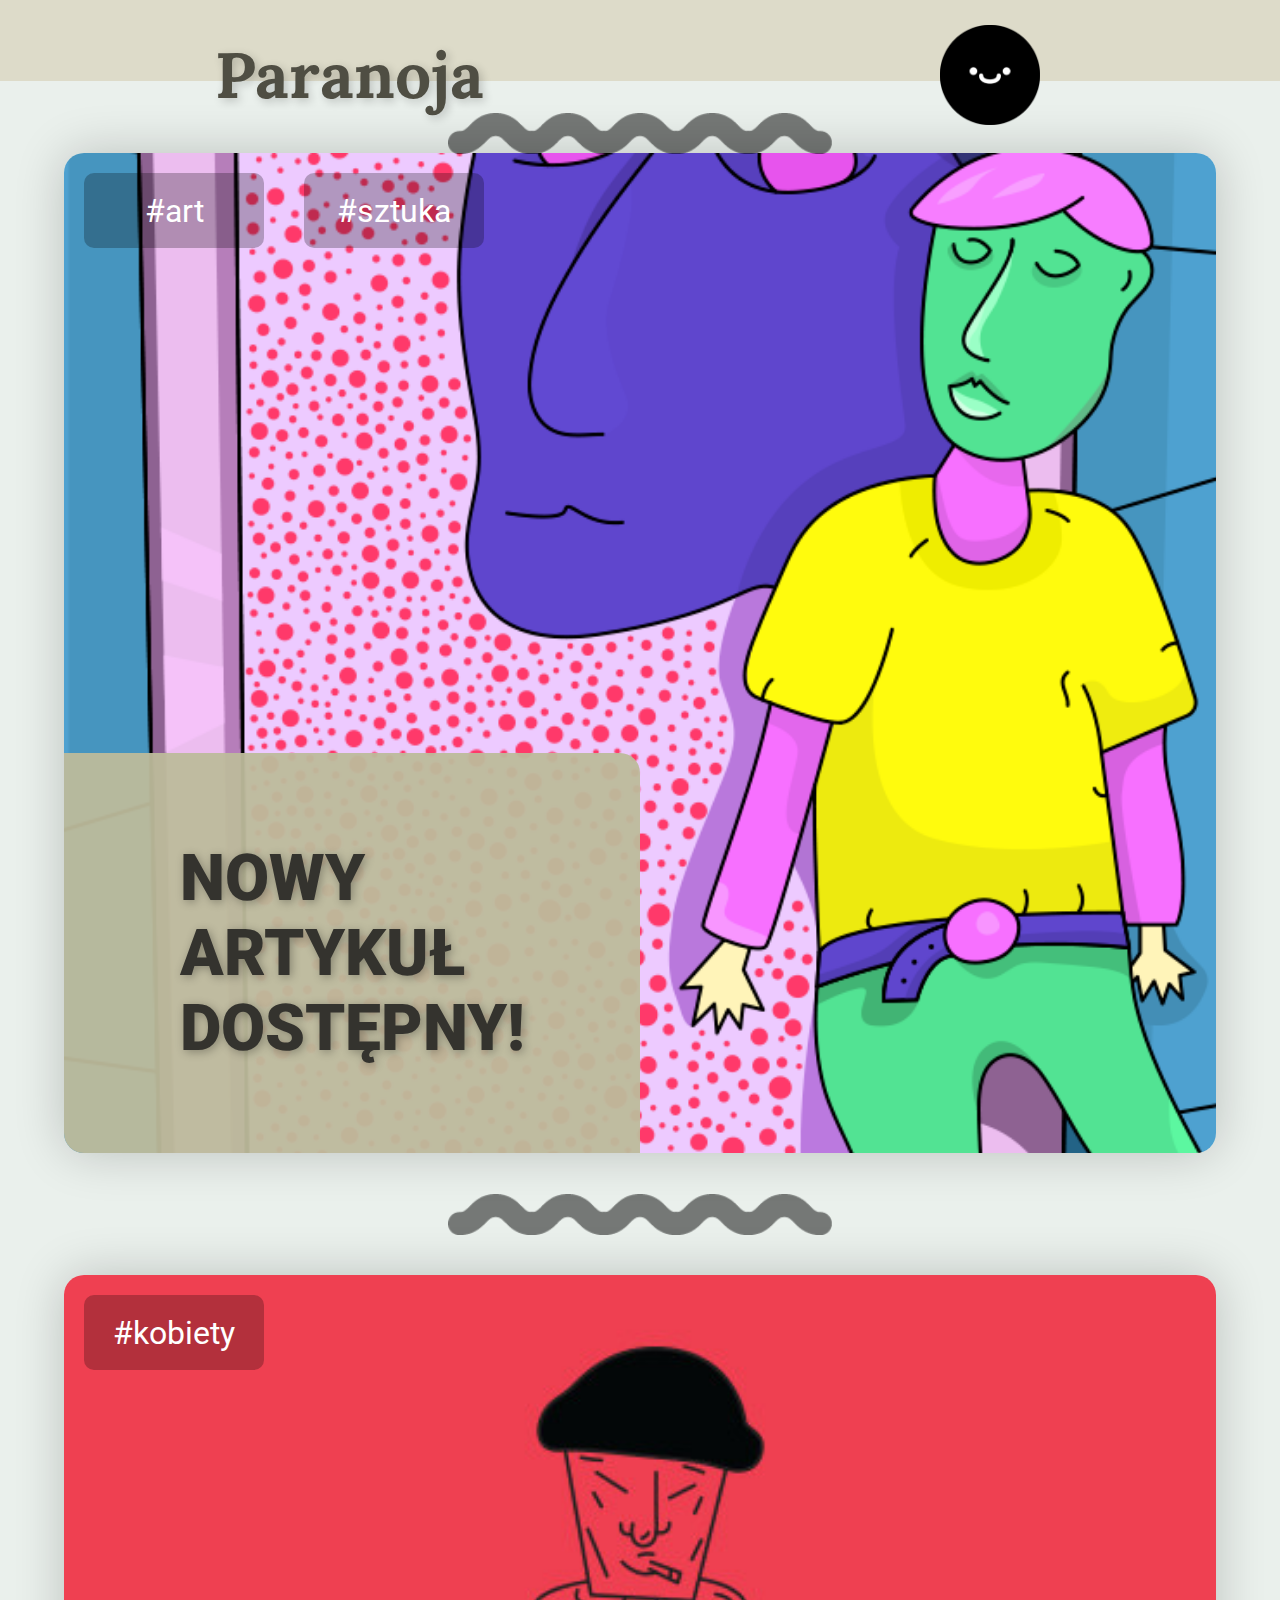
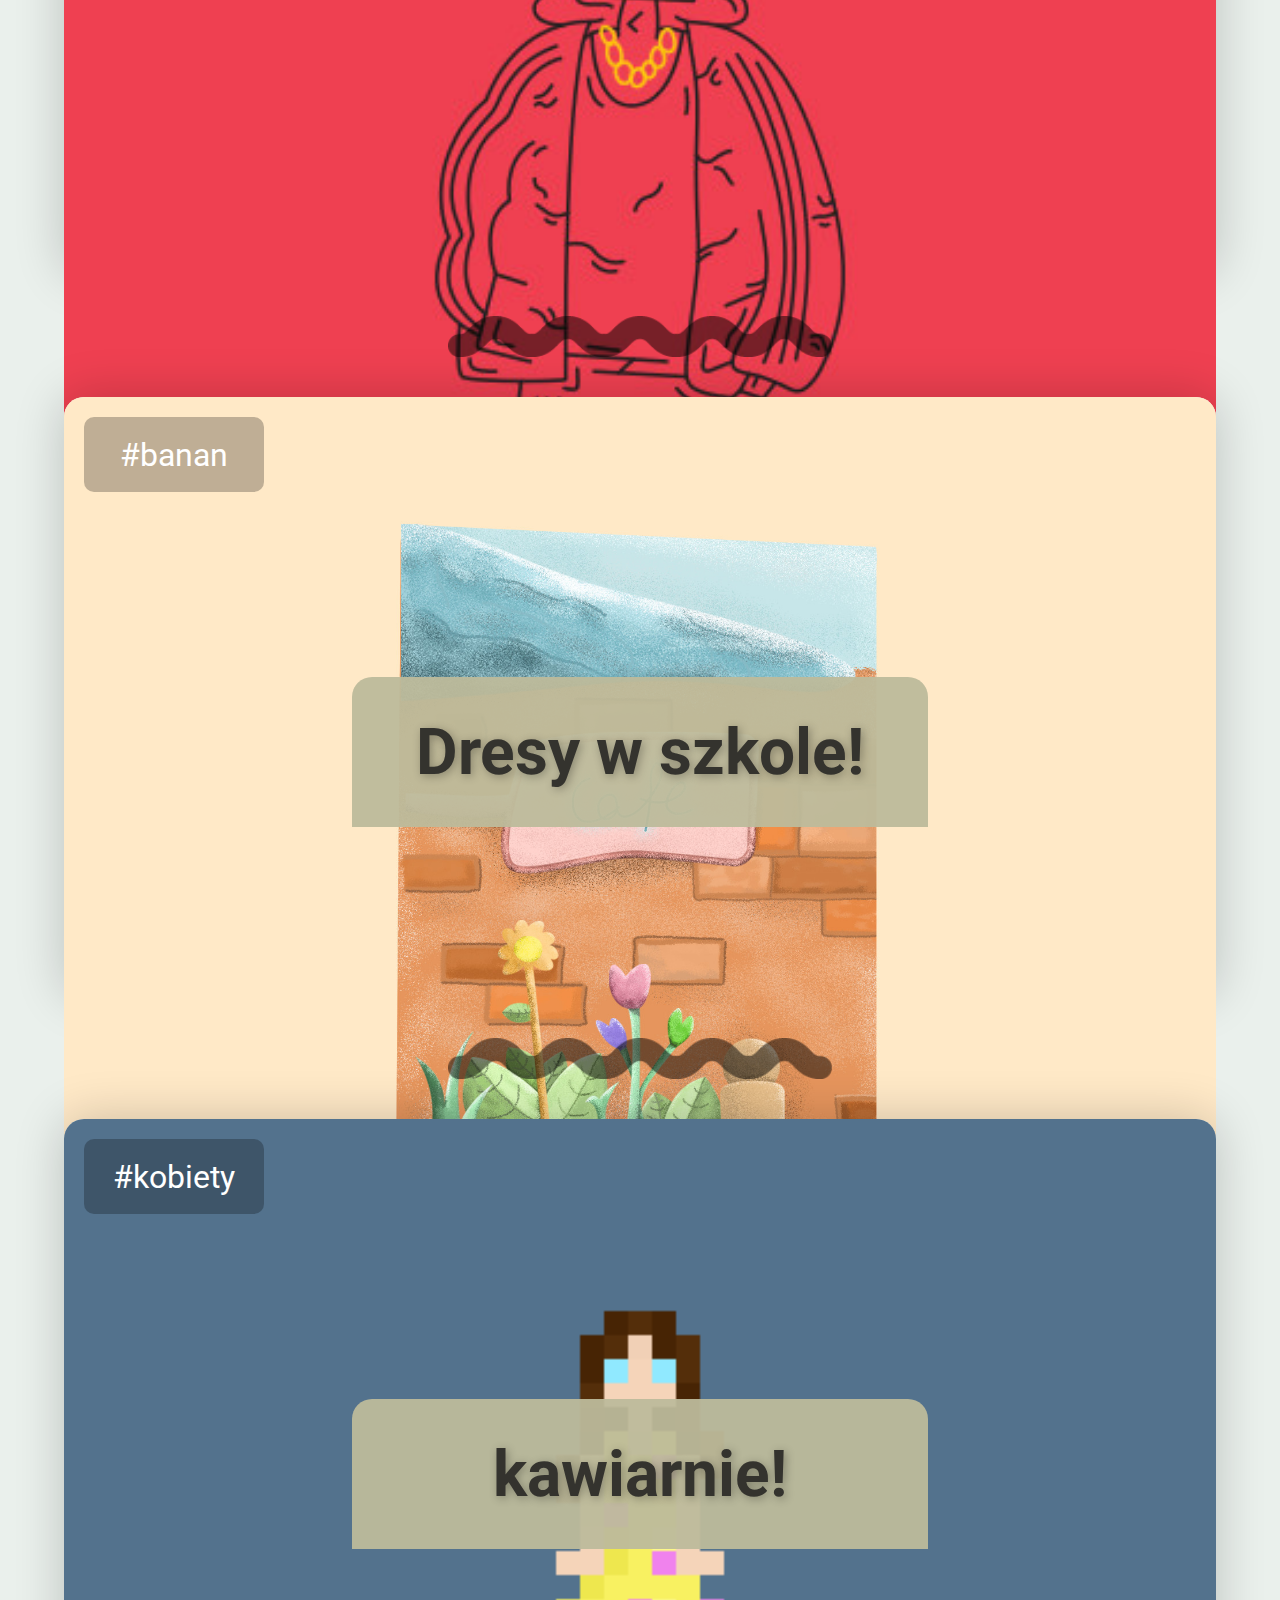
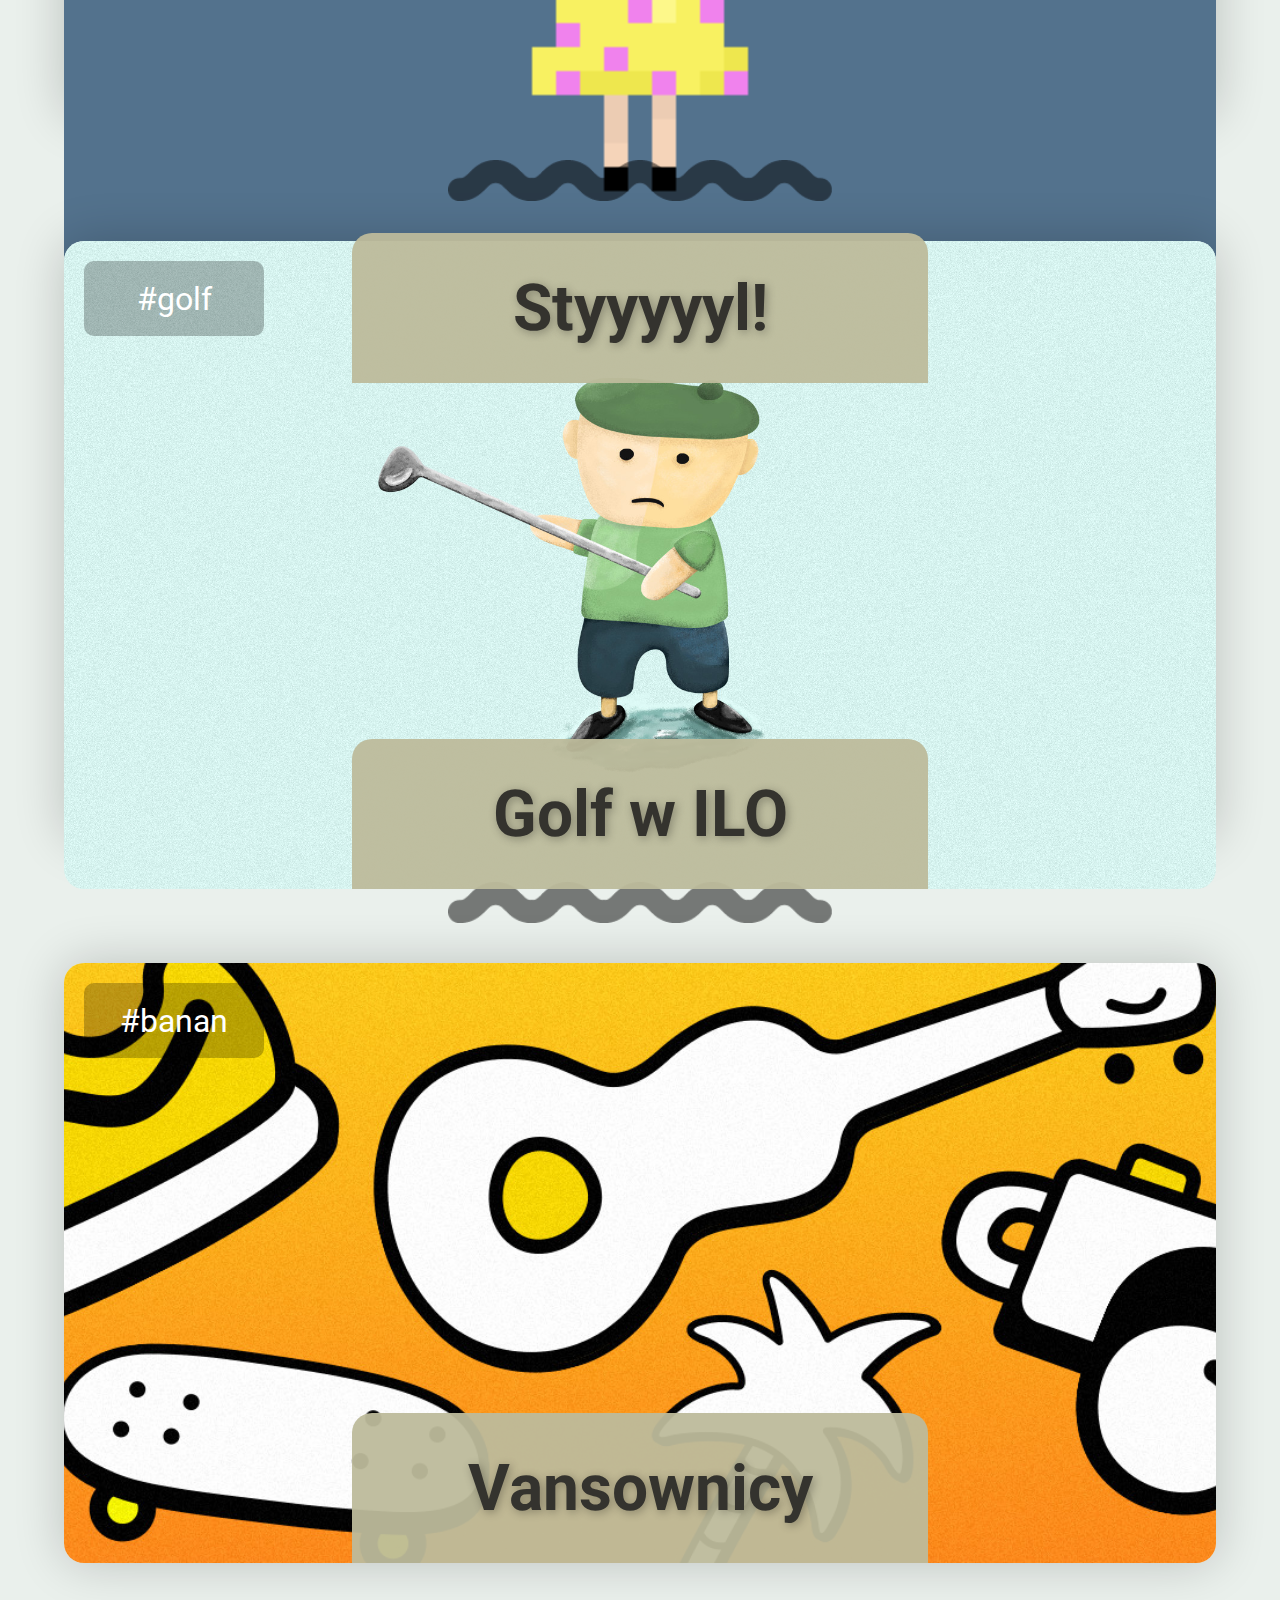
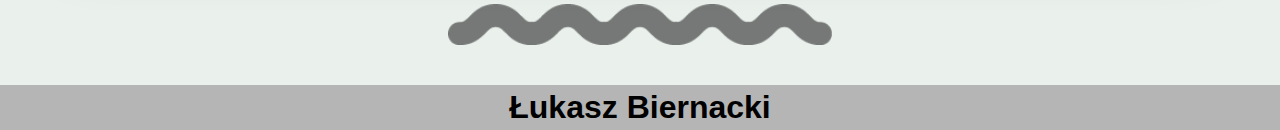
==== commit 408fbfa5: "Add files via upload" ====
--- a/glowna/index.html
+++ b/glowna/index.html
@@ -49,16 +49,19 @@
 
               <div class="menu__bar" id="open"></div>
 
-              <h1>Paranoja</h1>
+              <a href=""><h1>Paranoja</h1></a>
 
           </div>
 
     </header>
 
 
+
     <article>
 
-      <a class="link--a" href="../artykuly/art.1/index.html">
+      <hr>
+
+      <a class="a--big" href="../artykuly/art.1/index.html">
 
         <div class="link link--big">
 
@@ -69,19 +72,25 @@
 
               </div>
 
-          <div class="link__text"> Nowy <br>  Artykuł <br> Już <br> Dostępny</div>
+          <div class="link__text"> NOWY <br>  ARTYKUŁ <br> DOSTĘPNY! </div>
 
         </div>
 
       </a>
 
+
+
+
       <hr>
 
 
-      <a class="link--a" href="#">
+
+
+
+      <a class="a--middle" href="#">
+
 
         <div class="link link--middle">
-
             <div class="link__tag">
                 <div class="link__tag--small"> #kobiety </div>
 
@@ -99,7 +108,7 @@
       <hr>
 
 
-      <a class="link--a" href="#">
+      <a class="a--middle" href="#">
       <div class="link link--middle">
 
         <div class="link__tag">
@@ -110,7 +119,7 @@
 
           <img src="../img/cafe.jpg" alt="">
           <div class="link--middle-text">
-              <h3>Najpopularniejsze kawiarnie!</h3>
+              <h3>kawiarnie!</h3>
           </div>
 
       </div>
@@ -118,7 +127,7 @@
 
       <hr>
 
-      <a class="link--a" href="#">
+      <a class="a--middle" href="#">
       <div class="link link--middle">
 
         <div class="link__tag">
@@ -137,7 +146,7 @@
 
       <hr>
 
-      <a class="link--a" href="#">
+      <a class="a--middle" href="#">
       <div class="link link--middle">
 
         <div class="link__tag">
@@ -156,7 +165,7 @@
 
       <hr>
 
-      <a class="link--a" href="#">
+      <a class="a--middle" href="#">
       <div class="link link--middle">
 
         <div class="link__tag">
@@ -167,7 +176,7 @@
 
           <img src="../img/vans.jpg" alt="">
           <div class="link--middle-text">
-              <h3>Liczba Vansownikow w szkole</h3>
+              <h3>Vansownicy</h3>
           </div>
 
       </div>
--- a/glowna/css/mobile.min.css
+++ b/glowna/css/mobile.min.css
@@ -1 +1 @@
-@import url("https://fonts.googleapis.com/css?family=Nunito:600,700");@import url("https://fonts.googleapis.com/css?family=Lora");.menu_display{display:none;position:fixed;width:100%;height:0vh;background:#de7d2d;background:-moz-linear-gradient(45deg, #de7d2d 0%, #ef6653 100%);background:-webkit-linear-gradient(45deg, #de7d2d 0%, #ef6653 100%);background:linear-gradient(45deg, #de7d2d 0%, #ef6653 100%);filter:progid:DXImageTransform.Microsoft.gradient( startColorstr='#de7d2d', endColorstr='#ef6653',GradientType=1 );z-index:10;grid-template:8vh 80% auto / 1fr}.menu_display .head{width:100%;height:8vh;background:#dd6140;display:flex;justify-content:center;align-items:center}.menu_display h1{font-size:4rem;color:#e3c3ab;font-family:arial}.menu_display h2{margin-top:5vh;font-size:9rem;font-family:arial}.menu_display a{color:#ffa000}.menu_display .text{grid-area:2 / 1 / 3 / 1;width:85%;justify-self:center}.menu_display .back{grid-area:3 / 1 / 4 / 1;width:300px;height:100px;margin-bottom:50px;border-radius:200px;outline:none;border:none;background:#bb2e2e;justify-self:center;font-size:3rem;font-family:monospace;align-self:flex-end;color:#e3c3ab}.menu_display .motyw{width:200px;height:75px;background:#a6462d;border-radius:100px;display:flex;align-items:center;box-shadow:inset 0 0 20px rgba(0,0,0,0.5)}.menu_display .circle{margin-left:10px;width:55px;height:55px;background:#ffa24b;border-radius:100px;transition:300ms}.menu{display:grid;position:fixed;width:100%;height:9vh;z-index:9;background:#e1ebe9;grid-area:1fr / 80% 20%}.menu__bar{grid-area:1 / 2 / 1 / 3;width:100px;height:100px;background:url("../img/usmiech.png") center center no-repeat;background-size:50px;justify-self:center;align-self:center}.menu h1{grid-area:1 / 1 / 1 / 2;font-family:'Lora', serif;font-size:4rem;color:#8aa299;text-shadow:inset 0px 0px 5px rgba(0,0,0,0.4);justify-self:center;align-self:center}*{margin:0;padding:0}body{background:#d4d4d4}a{text-decoration:none;color:black}.load{width:100%;height:100vh;background:#f4f5ec;position:fixed;z-index:11;display:flex;justify-content:center;align-items:center}article{width:100%;display:flex;flex-direction:column;align-items:center}hr{width:90%;height:1px;background:rgba(0,0,0,0.5);margin-top:2vh;border:0}.link{width:90%;height:600px;display:grid;grid-template:25% 1fr / 1fr 1fr;justify-self:center}.link--a{display:flex;width:100%;height:100%;justify-content:center}.link--big{background:#55675d url("../../img/oparty.png") center center no-repeat;background-size:150%;height:1000px;margin-top:15vh;display:grid;grid-template:1fr / 1fr 1fr}.link--big:after{grid-area:1 / 1 / 1 / 1;content:"";z-index:7;background:rgba(255,91,214,0.6);width:100%;height:1000px}.link--middle{background:#e5edec;height:600px;margin-top:4vh;display:grid;grid-template:1fr / 1fr}.link--middle-text{grid-area:1 / 1 / 1 / 1;content:"";z-index:7;width:100%;height:150px;background:rgba(255,255,255,0.5);align-self:flex-end;display:flex;justify-content:center;align-items:center;text-shadow:2px 2px 10px rgba(0,0,0,0.4)}.link h3{font-family:'Nunito', sans-serif;font-size:4rem}.link img{grid-area:1 / 1 / 1 / 1;width:100%;height:100%;object-fit:cover}.link__tag{grid-area:1 / 1 / 1 / 1;display:flex;flex-direction:row;z-index:8;width:100%;height:75px}.link__tag--small{margin:10px;width:180px;height:100%;background:rgba(0,0,0,0.25);color:white;font-size:2rem;display:flex;justify-content:center;align-items:center}.link__text{grid-area:1 / 1 / 1 / 1;font-size:6rem;font-family:'Nunito', sans-serif;font-weight:800;justify-self:center;align-self:center;z-index:8;color:#000}.link__header{grid-area:1 / 1 / 3 / 2;z-index:10;background:rgba(0,0,0,0.5);display:flex;justify-content:center;align-items:center;text-align:center}.link__header h2{font-size:3rem;color:#e0e0e0;font-family:serif}.link__photo{grid-area:1 / 1 / 3 / 3;filter:grayscale(1);transition:1s}footer{width:100%;height:5vh;background:#b5b5b5;margin-top:4vh;display:flex;justify-content:center;align-items:center}footer h2{font-size:2rem;font-family:'Nunito', sans-serif}
+@import url("https://fonts.googleapis.com/css?family=Roboto:400,500,700,900");@import url("https://fonts.googleapis.com/css?family=Lora");.menu_display{display:none;position:fixed;width:100%;height:0vh;background:#de7d2d;background:-moz-linear-gradient(45deg, #de7d2d 0%, #ef6653 100%);background:-webkit-linear-gradient(45deg, #de7d2d 0%, #ef6653 100%);background:linear-gradient(45deg, #de7d2d 0%, #ef6653 100%);filter:progid:DXImageTransform.Microsoft.gradient( startColorstr='#de7d2d', endColorstr='#ef6653',GradientType=1 );z-index:10;grid-template:8vh 80% auto / 1fr}.menu_display .head{width:100%;height:8vh;background:#dd6140;display:flex;justify-content:center;align-items:center}.menu_display h1{font-size:4rem;color:#e3c3ab;font-family:arial}.menu_display h2{margin-top:5vh;font-size:9rem;font-family:arial}.menu_display a{color:#ffa000}.menu_display .text{grid-area:2 / 1 / 3 / 1;width:85%;justify-self:center}.menu_display .back{grid-area:3 / 1 / 4 / 1;width:300px;height:100px;margin-bottom:50px;border-radius:200px;outline:none;border:none;background:#bb2e2e;justify-self:center;font-size:3rem;font-family:monospace;align-self:flex-end;color:#e3c3ab}.menu_display .motyw{width:200px;height:75px;background:#a6462d;border-radius:100px;display:flex;align-items:center;box-shadow:inset 0 0 20px rgba(0,0,0,0.5)}.menu_display .circle{margin-left:10px;width:55px;height:55px;background:#ffa24b;border-radius:100px;transition:300ms}.menu{display:grid;position:fixed;width:100%;height:9vh;z-index:9;background:#dddbc9;grid-area:1fr / 80% 20%}.menu__bar{grid-area:1 / 2 / 1 / 3;width:150px;height:150px;background:url("../img/usmiech.png") center center no-repeat;background-size:100px;justify-self:center;align-self:center}.menu a{display:grid;grid-area:1 / 1 / 1 / 2;justify-content:center;align-items:center}.menu h1{font-family:'Lora', serif;font-size:4rem;color:#4f4e43;text-shadow:3px 3px 10px rgba(0,0,0,0.2)}*{margin:0;padding:0}body{background:#eaf0ec}a{text-decoration:none;color:black}a:active{-webkit-tap-highlight-color:transparent;-moz-tap-highlight-color:transparent;-o-tap-highlight-color:transparent;tap-highlight-color:transparent}.load{width:100%;height:100vh;background:#f4f5ec;position:fixed;z-index:11;display:flex;justify-content:center;align-items:center}article{width:100%;display:flex;flex-direction:column;align-items:center}hr{opacity:0.5;margin-top:4vh;width:30%;height:50px;background:url("../../img/hr.png") center center no-repeat;background-size:contain;border:0}hr:nth-child(1){position:absolute;margin-top:12vh}.a--big{display:flex;width:90%;height:100%;justify-content:center;box-shadow:0px 0px 50px rgba(0,0,0,0.2);margin-top:17vh;border-radius:20px}.a--big:hover{box-shadow:0px 0px 50px 20px rgba(0,0,0,0.2);filter:brightness(1.05)}.a--middle{width:90%;height:100%;margin-top:4vh;box-shadow:0px 0px 50px rgba(0,0,0,0.2);border-radius:20px}.a--middle:hover{box-shadow:0px 0px 50px 20px rgba(0,0,0,0.2);filter:brightness(1.05)}.link{width:100%;height:600px;display:grid;grid-template:25% 1fr / 1fr 1fr;justify-self:center;border-radius:20px}.link--big{background:#55675d url("../../img/oparty.png") center center no-repeat;background-size:150%;height:1000px;display:grid;grid-template:1fr / 1fr 1fr}.link--big:after{grid-area:2 / 1 / 3 / 1;content:"";z-index:7;background:rgba(189,186,155,0.95);width:100%;height:400px;border-bottom-left-radius:20px;border-top-right-radius:20px}.link__text{grid-area:2 / 1 / 3 / 1;font-size:4rem;font-family:'Roboto', sans-serif;font-weight:900;color:#34332e;text-shadow:2px 2px 10px rgba(0,0,0,0.3);justify-self:center;align-self:center;z-index:8}.link--middle{background:#e5edec;height:600px;display:grid;grid-template:1fr / 1fr;border-radius:20px}.link--middle-text{grid-area:1 / 1 / 1 / 1;content:"";z-index:7;width:50%;justify-self:center;height:150px;background:rgba(189,186,155,0.95);align-self:flex-end;display:flex;justify-content:center;align-items:center;color:#34332e;text-shadow:2px 2px 10px rgba(0,0,0,0.3);border-top-left-radius:20px;border-top-right-radius:20px;text-align:center}.link h3{font-family:'Roboto', sans-serif;font-size:4rem}.link img{grid-area:1 / 1 / 1 / 1;width:100%;height:100%;object-fit:cover;border-radius:20px}.link__tag{grid-area:1 / 1 / 1 / 1;display:flex;flex-direction:row;z-index:8;width:100%;height:75px}.link__tag--small{margin:20px;border-radius:10px;width:180px;height:100%;background:rgba(0,0,0,0.25);color:white;font-family:'Roboto', sans-serif;font-size:2rem;display:flex;justify-content:center;align-items:center}.link__header{grid-area:1 / 1 / 3 / 2;z-index:10;background:rgba(0,0,0,0.5);display:flex;justify-content:center;align-items:center;text-align:center}.link__header h2{font-size:3rem;color:#e0e0e0;font-family:serif}.link__photo{grid-area:1 / 1 / 3 / 3;filter:grayscale(1);transition:1s}footer{width:100%;height:5vh;background:#b5b5b5;margin-top:4vh;display:flex;justify-content:center;align-items:center}footer h2{font-size:2rem;font-family:'Nunito', sans-serif}
--- a/css/menu.min.css
+++ b/css/menu.min.css
@@ -1 +1 @@
-@import url("https://fonts.googleapis.com/css?family=Lora");.menu_display{display:none;position:fixed;width:100%;height:0vh;background:#de7d2d;background:-moz-linear-gradient(45deg, #de7d2d 0%, #ef6653 100%);background:-webkit-linear-gradient(45deg, #de7d2d 0%, #ef6653 100%);background:linear-gradient(45deg, #de7d2d 0%, #ef6653 100%);filter:progid:DXImageTransform.Microsoft.gradient( startColorstr='#de7d2d', endColorstr='#ef6653',GradientType=1 );z-index:10;grid-template:8vh 80% auto / 1fr}.menu_display .head{width:100%;height:8vh;background:#dd6140;display:flex;justify-content:center;align-items:center}.menu_display h1{font-size:4rem;color:#e3c3ab;font-family:arial}.menu_display h2{margin-top:5vh;font-size:9rem;font-family:arial}.menu_display a{color:#ffa000}.menu_display .text{grid-area:2 / 1 / 3 / 1;width:85%;justify-self:center}.menu_display .back{grid-area:3 / 1 / 4 / 1;width:300px;height:100px;margin-bottom:50px;border-radius:200px;outline:none;border:none;background:#bb2e2e;justify-self:center;font-size:3rem;font-family:monospace;align-self:flex-end;color:#e3c3ab}.menu_display .motyw{width:200px;height:75px;background:#a6462d;border-radius:100px;display:flex;align-items:center;box-shadow:inset 0 0 20px rgba(0,0,0,0.5)}.menu_display .circle{margin-left:10px;width:55px;height:55px;background:#ffa24b;border-radius:100px;transition:300ms}.menu{display:grid;position:fixed;width:100%;height:9vh;z-index:9;background:#e1ebe9;grid-area:1fr / 80% 20%}.menu__bar{grid-area:1 / 2 / 1 / 3;width:100px;height:100px;background:url("../img/usmiech.png") center center no-repeat;background-size:50px;justify-self:center;align-self:center}.menu h1{grid-area:1 / 1 / 1 / 2;font-family:'Lora', serif;font-size:4rem;color:#8aa299;text-shadow:inset 0px 0px 5px rgba(0,0,0,0.4);justify-self:center;align-self:center}
+@import url("https://fonts.googleapis.com/css?family=Lora");.menu_display{display:none;position:fixed;width:100%;height:0vh;background:#de7d2d;background:-moz-linear-gradient(45deg, #de7d2d 0%, #ef6653 100%);background:-webkit-linear-gradient(45deg, #de7d2d 0%, #ef6653 100%);background:linear-gradient(45deg, #de7d2d 0%, #ef6653 100%);filter:progid:DXImageTransform.Microsoft.gradient( startColorstr='#de7d2d', endColorstr='#ef6653',GradientType=1 );z-index:10;grid-template:8vh 80% auto / 1fr}.menu_display .head{width:100%;height:8vh;background:#dd6140;display:flex;justify-content:center;align-items:center}.menu_display h1{font-size:4rem;color:#e3c3ab;font-family:arial}.menu_display h2{margin-top:5vh;font-size:9rem;font-family:arial}.menu_display a{color:#ffa000}.menu_display .text{grid-area:2 / 1 / 3 / 1;width:85%;justify-self:center}.menu_display .back{grid-area:3 / 1 / 4 / 1;width:300px;height:100px;margin-bottom:50px;border-radius:200px;outline:none;border:none;background:#bb2e2e;justify-self:center;font-size:3rem;font-family:monospace;align-self:flex-end;color:#e3c3ab}.menu_display .motyw{width:200px;height:75px;background:#a6462d;border-radius:100px;display:flex;align-items:center;box-shadow:inset 0 0 20px rgba(0,0,0,0.5)}.menu_display .circle{margin-left:10px;width:55px;height:55px;background:#ffa24b;border-radius:100px;transition:300ms}.menu{display:grid;position:fixed;width:100%;height:9vh;z-index:9;background:#dddbc9;grid-area:1fr / 80% 20%}.menu__bar{grid-area:1 / 2 / 1 / 3;width:150px;height:150px;background:url("../img/usmiech.png") center center no-repeat;background-size:100px;justify-self:center;align-self:center}.menu a{display:grid;grid-area:1 / 1 / 1 / 2;justify-content:center;align-items:center}.menu h1{font-family:'Lora', serif;font-size:4rem;color:#4f4e43;text-shadow:3px 3px 10px rgba(0,0,0,0.2)}
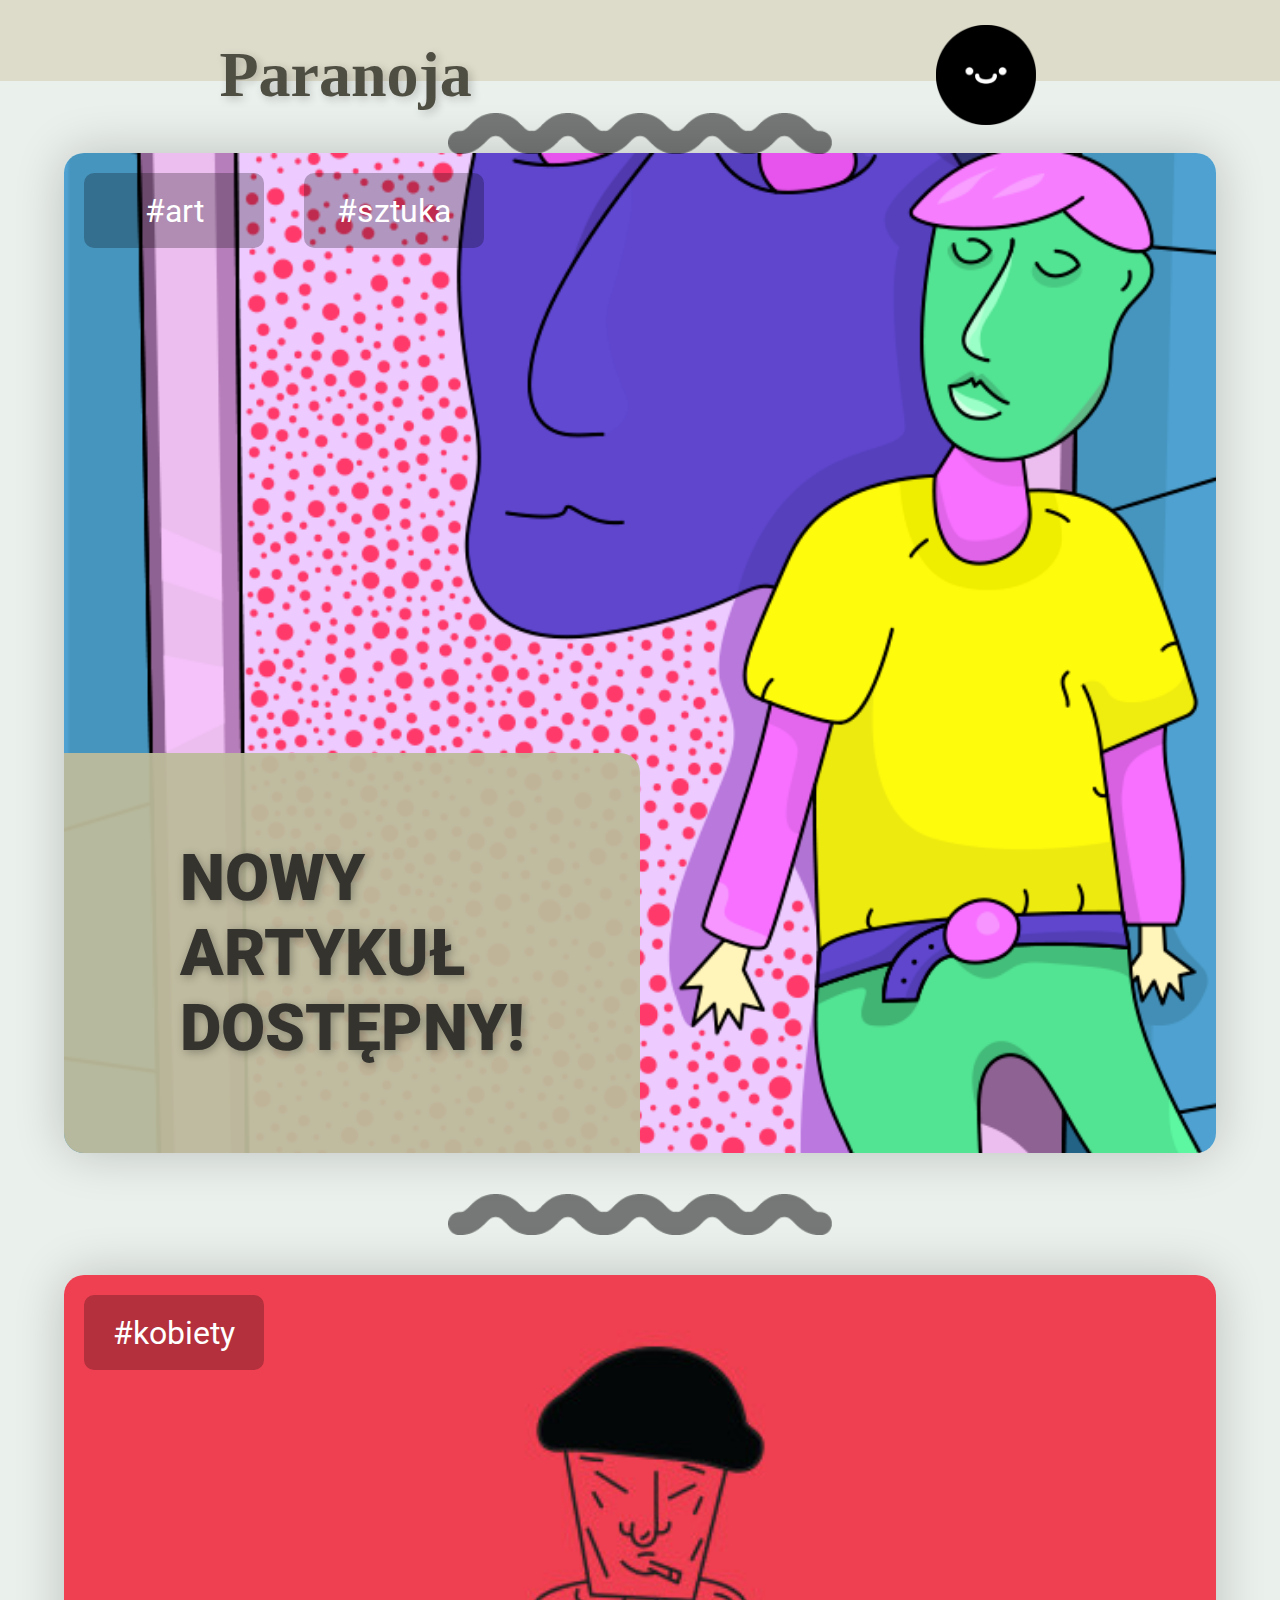
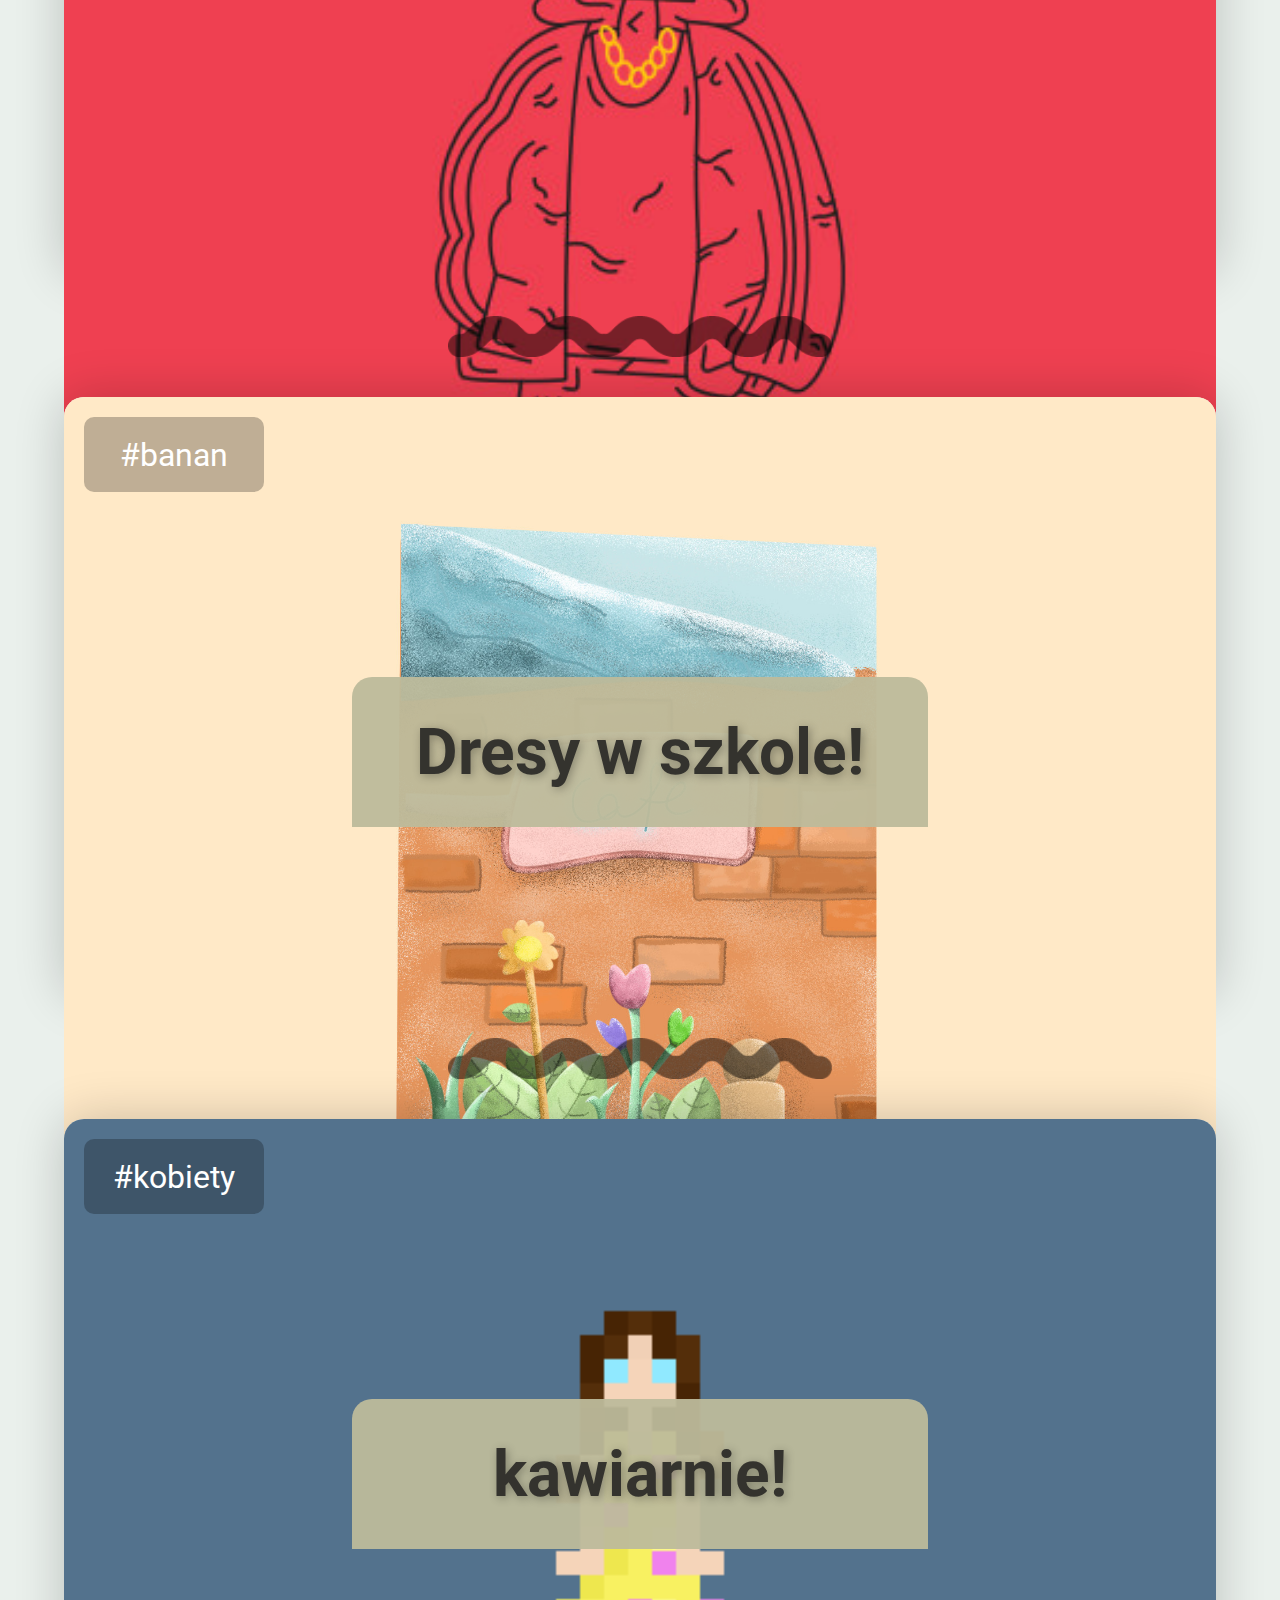
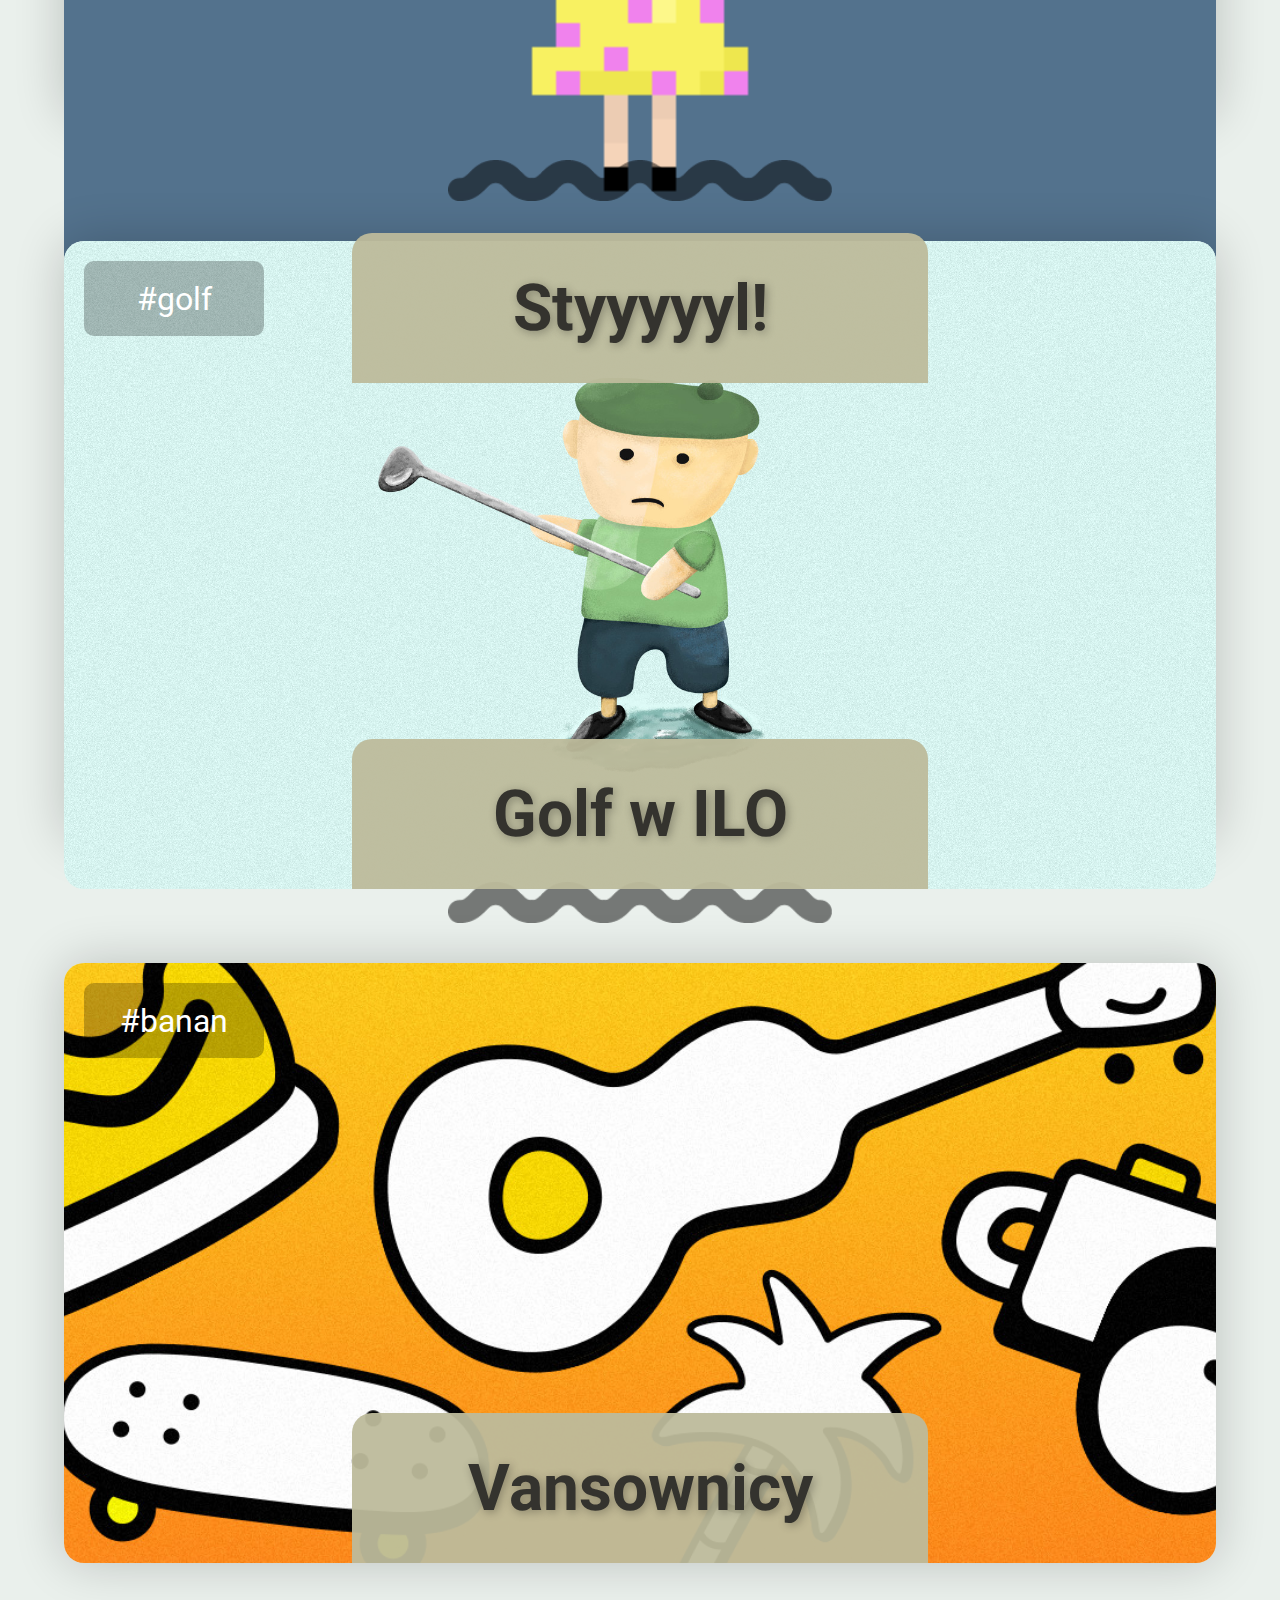
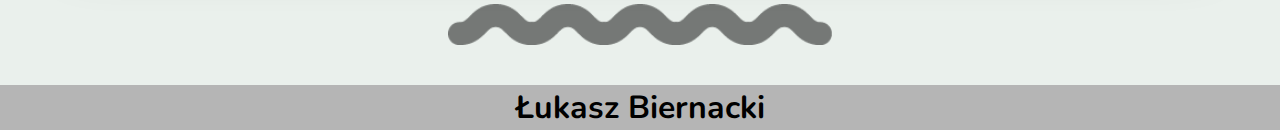
==== commit f7a9729e: "Add files via upload" ====
--- a/glowna/index.html
+++ b/glowna/index.html
@@ -13,33 +13,33 @@
       <div style="width:100%;height:0;padding-bottom:56%;position:relative;">
         <iframe src="https://giphy.com/embed/e1UnLP04KQpgx6c5Zt" width="100%" height="100%" style="position:absolute" frameBorder="0" class="giphy-embed" allowFullScreen></iframe>
       </div> -->
-
-    </div>
+<!--
+    </div> -->
 
     <div class="menu_display">
 
             <div class="head">
 
+                <h1>Tryb Dzień/Noc</h1>
+
                 <div class="motyw">
                     <div class="circle" id="circle"></div>
-
                 </div>
 
             </div>
 
             <div class="text">
 
-                  <h2> <a href="#">Twórcy</a> </h2>
-                  <h2> <a href="#">Najnowsza <br> Edycja</a> </h2>
-                  <h2> <a href="#">Zapisz się <br> do Nas!</a> </h2>
-                  <h2> <a href="#">Gra</a> </h2>
-
+                  <h2> <a class="light" href="">Głowna</a> </h2>
+                  <h2> <a href="../artykuly/tworcy/index.html">Twórcy</a> </h2>
+                  <h2> <a href="#">Zapisz się!</a> </h2>
             </div>
 
 
             <button class="back" id="back"> Wróć </button>
 
     </div>
+
 
 
 
--- a/glowna/css/mobile.min.css
+++ b/glowna/css/mobile.min.css
@@ -1 +1 @@
-@import url("https://fonts.googleapis.com/css?family=Roboto:400,500,700,900");@import url("https://fonts.googleapis.com/css?family=Lora");.menu_display{display:none;position:fixed;width:100%;height:0vh;background:#de7d2d;background:-moz-linear-gradient(45deg, #de7d2d 0%, #ef6653 100%);background:-webkit-linear-gradient(45deg, #de7d2d 0%, #ef6653 100%);background:linear-gradient(45deg, #de7d2d 0%, #ef6653 100%);filter:progid:DXImageTransform.Microsoft.gradient( startColorstr='#de7d2d', endColorstr='#ef6653',GradientType=1 );z-index:10;grid-template:8vh 80% auto / 1fr}.menu_display .head{width:100%;height:8vh;background:#dd6140;display:flex;justify-content:center;align-items:center}.menu_display h1{font-size:4rem;color:#e3c3ab;font-family:arial}.menu_display h2{margin-top:5vh;font-size:9rem;font-family:arial}.menu_display a{color:#ffa000}.menu_display .text{grid-area:2 / 1 / 3 / 1;width:85%;justify-self:center}.menu_display .back{grid-area:3 / 1 / 4 / 1;width:300px;height:100px;margin-bottom:50px;border-radius:200px;outline:none;border:none;background:#bb2e2e;justify-self:center;font-size:3rem;font-family:monospace;align-self:flex-end;color:#e3c3ab}.menu_display .motyw{width:200px;height:75px;background:#a6462d;border-radius:100px;display:flex;align-items:center;box-shadow:inset 0 0 20px rgba(0,0,0,0.5)}.menu_display .circle{margin-left:10px;width:55px;height:55px;background:#ffa24b;border-radius:100px;transition:300ms}.menu{display:grid;position:fixed;width:100%;height:9vh;z-index:9;background:#dddbc9;grid-area:1fr / 80% 20%}.menu__bar{grid-area:1 / 2 / 1 / 3;width:150px;height:150px;background:url("../img/usmiech.png") center center no-repeat;background-size:100px;justify-self:center;align-self:center}.menu a{display:grid;grid-area:1 / 1 / 1 / 2;justify-content:center;align-items:center}.menu h1{font-family:'Lora', serif;font-size:4rem;color:#4f4e43;text-shadow:3px 3px 10px rgba(0,0,0,0.2)}*{margin:0;padding:0}body{background:#eaf0ec}a{text-decoration:none;color:black}a:active{-webkit-tap-highlight-color:transparent;-moz-tap-highlight-color:transparent;-o-tap-highlight-color:transparent;tap-highlight-color:transparent}.load{width:100%;height:100vh;background:#f4f5ec;position:fixed;z-index:11;display:flex;justify-content:center;align-items:center}article{width:100%;display:flex;flex-direction:column;align-items:center}hr{opacity:0.5;margin-top:4vh;width:30%;height:50px;background:url("../../img/hr.png") center center no-repeat;background-size:contain;border:0}hr:nth-child(1){position:absolute;margin-top:12vh}.a--big{display:flex;width:90%;height:100%;justify-content:center;box-shadow:0px 0px 50px rgba(0,0,0,0.2);margin-top:17vh;border-radius:20px}.a--big:hover{box-shadow:0px 0px 50px 20px rgba(0,0,0,0.2);filter:brightness(1.05)}.a--middle{width:90%;height:100%;margin-top:4vh;box-shadow:0px 0px 50px rgba(0,0,0,0.2);border-radius:20px}.a--middle:hover{box-shadow:0px 0px 50px 20px rgba(0,0,0,0.2);filter:brightness(1.05)}.link{width:100%;height:600px;display:grid;grid-template:25% 1fr / 1fr 1fr;justify-self:center;border-radius:20px}.link--big{background:#55675d url("../../img/oparty.png") center center no-repeat;background-size:150%;height:1000px;display:grid;grid-template:1fr / 1fr 1fr}.link--big:after{grid-area:2 / 1 / 3 / 1;content:"";z-index:7;background:rgba(189,186,155,0.95);width:100%;height:400px;border-bottom-left-radius:20px;border-top-right-radius:20px}.link__text{grid-area:2 / 1 / 3 / 1;font-size:4rem;font-family:'Roboto', sans-serif;font-weight:900;color:#34332e;text-shadow:2px 2px 10px rgba(0,0,0,0.3);justify-self:center;align-self:center;z-index:8}.link--middle{background:#e5edec;height:600px;display:grid;grid-template:1fr / 1fr;border-radius:20px}.link--middle-text{grid-area:1 / 1 / 1 / 1;content:"";z-index:7;width:50%;justify-self:center;height:150px;background:rgba(189,186,155,0.95);align-self:flex-end;display:flex;justify-content:center;align-items:center;color:#34332e;text-shadow:2px 2px 10px rgba(0,0,0,0.3);border-top-left-radius:20px;border-top-right-radius:20px;text-align:center}.link h3{font-family:'Roboto', sans-serif;font-size:4rem}.link img{grid-area:1 / 1 / 1 / 1;width:100%;height:100%;object-fit:cover;border-radius:20px}.link__tag{grid-area:1 / 1 / 1 / 1;display:flex;flex-direction:row;z-index:8;width:100%;height:75px}.link__tag--small{margin:20px;border-radius:10px;width:180px;height:100%;background:rgba(0,0,0,0.25);color:white;font-family:'Roboto', sans-serif;font-size:2rem;display:flex;justify-content:center;align-items:center}.link__header{grid-area:1 / 1 / 3 / 2;z-index:10;background:rgba(0,0,0,0.5);display:flex;justify-content:center;align-items:center;text-align:center}.link__header h2{font-size:3rem;color:#e0e0e0;font-family:serif}.link__photo{grid-area:1 / 1 / 3 / 3;filter:grayscale(1);transition:1s}footer{width:100%;height:5vh;background:#b5b5b5;margin-top:4vh;display:flex;justify-content:center;align-items:center}footer h2{font-size:2rem;font-family:'Nunito', sans-serif}
+@import url("https://fonts.googleapis.com/css?family=Roboto:400,500,700,900");@import url("https://fonts.googleapis.com/css?family=Nunito:600,700");@import url("https://fonts.googleapis.com/css?family=Open+Sans:300,400");@import url("https://fonts.googleapis.com/css?family=Roboto:400,500,700,900");.menu_display{display:none;position:fixed;width:100%;height:0vh;background:#e7e5db;z-index:10;grid-template:8vh 80% auto / 1fr}.menu_display .head{width:100%;height:9vh;background:#cae6d7;display:grid;grid-template:1fr / 1fr 1fr;justify-content:center;align-items:center}.menu_display h1{font-size:4rem;color:#e3c3ab;font-family:arial}.menu_display h2{margin-top:2.5vh;font-size:9rem;font-family:'Roboto', sans-serif;font-weight:900}.menu_display h2:first-child{margin-top:5vh}.menu_display a{color:#1f2122}.menu_display .text{grid-area:2 / 1 / 3 / 1;width:85%;justify-self:center}.menu_display .back{grid-area:3 / 1 / 4 / 1;width:300px;height:100px;margin-bottom:50px;border-radius:200px;outline:none;border:none;background:#bb2e2e;justify-self:center;font-size:3rem;font-family:'Roboto', sans-serif;align-self:flex-end;color:#e3c3ab}.menu_display .motyw{grid-area:1 / 2 / 1 / 3;width:200px;height:75px;background:#555;border-radius:100px;display:flex;align-items:center;box-shadow:inset 0 0 20px rgba(0,0,0,0.5);justify-self:center}.menu_display .head h1{font-family:'Lora', serif;font-size:3.5rem;color:#4f4e43;text-shadow:3px 3px 10px rgba(0,0,0,0.2);grid-area:1 / 1 / 1 / 1;justify-self:flex-end}.menu_display .circle{margin-left:10px;width:55px;height:55px;background:#f0f0f0;border-radius:100px}.menu{display:grid;position:fixed;width:100%;height:9vh;z-index:9;background:#dddbc9;grid-area:1fr / 80% 20%}.menu__bar{grid-area:1 / 2 / 1 / 3;width:150px;height:150px;background:url("../img/usmiech.png") center center no-repeat;background-size:100px;justify-self:center;align-self:center}.menu a{display:grid;grid-area:1 / 1 / 1 / 2;justify-content:center;align-items:center}.menu h1{font-family:'Lora', serif;font-size:4rem;color:#4f4e43;text-shadow:3px 3px 10px rgba(0,0,0,0.2)}.animation{animation:out 1s}@keyframes out{0%{opacity:1;transform:scale(1)}100%{opacity:0;transform:scale(0.5)}}a{text-decoration:none;color:black}a:active{-webkit-tap-highlight-color:transparent;-moz-tap-highlight-color:transparent;-o-tap-highlight-color:transparent;tap-highlight-color:transparent}.light{padding:25px;background:#8b9f77}*{margin:0;padding:0}body{background:#eaf0ec}.load{width:100%;height:100vh;background:#f4f5ec;position:fixed;z-index:11;display:flex;justify-content:center;align-items:center}article{width:100%;display:flex;flex-direction:column;align-items:center}hr{opacity:0.5;margin-top:4vh;width:30%;height:50px;background:url("../../img/hr.png") center center no-repeat;background-size:contain;border:0}hr:nth-child(1){position:absolute;margin-top:12vh}.a--big{display:flex;width:90%;height:100%;justify-content:center;box-shadow:0px 0px 50px rgba(0,0,0,0.2);margin-top:17vh;border-radius:20px}.a--big:hover{box-shadow:0px 0px 50px 20px rgba(0,0,0,0.2);filter:brightness(1.05)}.a--middle{width:90%;height:100%;margin-top:4vh;box-shadow:0px 0px 50px rgba(0,0,0,0.2);border-radius:20px}.a--middle:hover{box-shadow:0px 0px 50px 20px rgba(0,0,0,0.2);filter:brightness(1.05)}.link{width:100%;height:600px;display:grid;grid-template:25% 1fr / 1fr 1fr;justify-self:center;border-radius:20px}.link--big{background:#55675d url("../../img/oparty.png") center center no-repeat;background-size:150%;height:1000px;display:grid;grid-template:1fr / 1fr 1fr}.link--big:after{grid-area:2 / 1 / 3 / 1;content:"";z-index:7;background:rgba(189,186,155,0.95);width:100%;height:400px;border-bottom-left-radius:20px;border-top-right-radius:20px}.link__text{grid-area:2 / 1 / 3 / 1;font-size:4rem;font-family:'Roboto', sans-serif;font-weight:900;color:#34332e;text-shadow:2px 2px 10px rgba(0,0,0,0.3);justify-self:center;align-self:center;z-index:8}.link--middle{background:#e5edec;height:600px;display:grid;grid-template:1fr / 1fr;border-radius:20px}.link--middle-text{grid-area:1 / 1 / 1 / 1;content:"";z-index:7;width:50%;justify-self:center;height:150px;background:rgba(189,186,155,0.95);align-self:flex-end;display:flex;justify-content:center;align-items:center;color:#34332e;text-shadow:2px 2px 10px rgba(0,0,0,0.3);border-top-left-radius:20px;border-top-right-radius:20px;text-align:center}.link h3{font-family:'Roboto', sans-serif;font-size:4rem}.link img{grid-area:1 / 1 / 1 / 1;width:100%;height:100%;object-fit:cover;border-radius:20px}.link__tag{grid-area:1 / 1 / 1 / 1;display:flex;flex-direction:row;z-index:8;width:100%;height:75px}.link__tag--small{margin:20px;border-radius:10px;width:180px;height:100%;background:rgba(0,0,0,0.25);color:white;font-family:'Roboto', sans-serif;font-size:2rem;display:flex;justify-content:center;align-items:center}.link__header{grid-area:1 / 1 / 3 / 2;z-index:10;background:rgba(0,0,0,0.5);display:flex;justify-content:center;align-items:center;text-align:center}.link__header h2{font-size:3rem;color:#e0e0e0;font-family:serif}.link__photo{grid-area:1 / 1 / 3 / 3;filter:grayscale(1);transition:1s}footer{width:100%;height:5vh;background:#b5b5b5;margin-top:4vh;display:flex;justify-content:center;align-items:center}footer h2{font-size:2rem;font-family:'Nunito', sans-serif}
--- a/css/menu.min.css
+++ b/css/menu.min.css
@@ -1 +1 @@
-@import url("https://fonts.googleapis.com/css?family=Lora");.menu_display{display:none;position:fixed;width:100%;height:0vh;background:#de7d2d;background:-moz-linear-gradient(45deg, #de7d2d 0%, #ef6653 100%);background:-webkit-linear-gradient(45deg, #de7d2d 0%, #ef6653 100%);background:linear-gradient(45deg, #de7d2d 0%, #ef6653 100%);filter:progid:DXImageTransform.Microsoft.gradient( startColorstr='#de7d2d', endColorstr='#ef6653',GradientType=1 );z-index:10;grid-template:8vh 80% auto / 1fr}.menu_display .head{width:100%;height:8vh;background:#dd6140;display:flex;justify-content:center;align-items:center}.menu_display h1{font-size:4rem;color:#e3c3ab;font-family:arial}.menu_display h2{margin-top:5vh;font-size:9rem;font-family:arial}.menu_display a{color:#ffa000}.menu_display .text{grid-area:2 / 1 / 3 / 1;width:85%;justify-self:center}.menu_display .back{grid-area:3 / 1 / 4 / 1;width:300px;height:100px;margin-bottom:50px;border-radius:200px;outline:none;border:none;background:#bb2e2e;justify-self:center;font-size:3rem;font-family:monospace;align-self:flex-end;color:#e3c3ab}.menu_display .motyw{width:200px;height:75px;background:#a6462d;border-radius:100px;display:flex;align-items:center;box-shadow:inset 0 0 20px rgba(0,0,0,0.5)}.menu_display .circle{margin-left:10px;width:55px;height:55px;background:#ffa24b;border-radius:100px;transition:300ms}.menu{display:grid;position:fixed;width:100%;height:9vh;z-index:9;background:#dddbc9;grid-area:1fr / 80% 20%}.menu__bar{grid-area:1 / 2 / 1 / 3;width:150px;height:150px;background:url("../img/usmiech.png") center center no-repeat;background-size:100px;justify-self:center;align-self:center}.menu a{display:grid;grid-area:1 / 1 / 1 / 2;justify-content:center;align-items:center}.menu h1{font-family:'Lora', serif;font-size:4rem;color:#4f4e43;text-shadow:3px 3px 10px rgba(0,0,0,0.2)}
+@import url("https://fonts.googleapis.com/css?family=Roboto:400,500,700,900");.menu_display{display:none;position:fixed;width:100%;height:0vh;background:#e7e5db;z-index:10;grid-template:8vh 80% auto / 1fr}.menu_display .head{width:100%;height:9vh;background:#cae6d7;display:grid;grid-template:1fr / 1fr 1fr;justify-content:center;align-items:center}.menu_display h1{font-size:4rem;color:#e3c3ab;font-family:arial}.menu_display h2{margin-top:2.5vh;font-size:9rem;font-family:'Roboto', sans-serif;font-weight:900}.menu_display h2:first-child{margin-top:5vh}.menu_display a{color:#1f2122}.menu_display .text{grid-area:2 / 1 / 3 / 1;width:85%;justify-self:center}.menu_display .back{grid-area:3 / 1 / 4 / 1;width:300px;height:100px;margin-bottom:50px;border-radius:200px;outline:none;border:none;background:#bb2e2e;justify-self:center;font-size:3rem;font-family:'Roboto', sans-serif;align-self:flex-end;color:#e3c3ab}.menu_display .motyw{grid-area:1 / 2 / 1 / 3;width:200px;height:75px;background:#555;border-radius:100px;display:flex;align-items:center;box-shadow:inset 0 0 20px rgba(0,0,0,0.5);justify-self:center}.menu_display .head h1{font-family:'Lora', serif;font-size:3.5rem;color:#4f4e43;text-shadow:3px 3px 10px rgba(0,0,0,0.2);grid-area:1 / 1 / 1 / 1;justify-self:flex-end}.menu_display .circle{margin-left:10px;width:55px;height:55px;background:#f0f0f0;border-radius:100px}.menu{display:grid;position:fixed;width:100%;height:9vh;z-index:9;background:#dddbc9;grid-area:1fr / 80% 20%}.menu__bar{grid-area:1 / 2 / 1 / 3;width:150px;height:150px;background:url("../img/usmiech.png") center center no-repeat;background-size:100px;justify-self:center;align-self:center}.menu a{display:grid;grid-area:1 / 1 / 1 / 2;justify-content:center;align-items:center}.menu h1{font-family:'Lora', serif;font-size:4rem;color:#4f4e43;text-shadow:3px 3px 10px rgba(0,0,0,0.2)}.animation{animation:out 1s}@keyframes out{0%{opacity:1;transform:scale(1)}100%{opacity:0;transform:scale(0.5)}}
